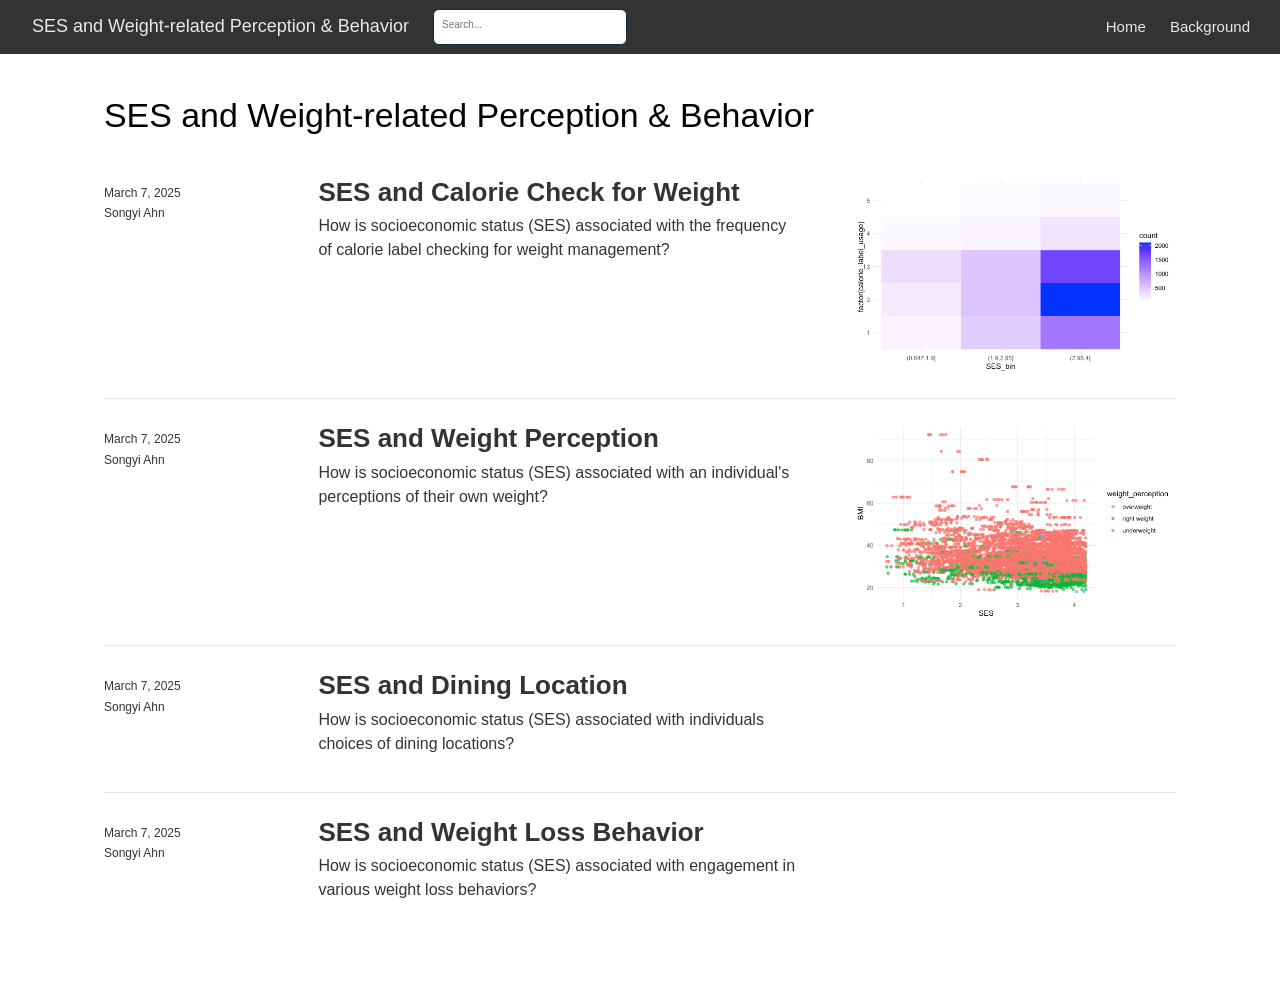
==== docs/index.html @ 812c818b "plot image" ====
<!DOCTYPE html>

<html xmlns="http://www.w3.org/1999/xhtml" lang="" xml:lang="">

<head>
  <meta charset="utf-8"/>
  <meta name="viewport" content="width=device-width, initial-scale=1"/>
  <meta http-equiv="X-UA-Compatible" content="IE=Edge,chrome=1"/>
  <meta name="generator" content="distill" />

  <style type="text/css">
  /* Hide doc at startup (prevent jankiness while JS renders/transforms) */
  body {
    visibility: hidden;
  }
  </style>

 <!--radix_placeholder_import_source-->
 <!--/radix_placeholder_import_source-->

<style type="text/css">code{white-space: pre;}</style>
<style type="text/css" data-origin="pandoc">
pre > code.sourceCode { white-space: pre; position: relative; }
pre > code.sourceCode > span { line-height: 1.25; }
pre > code.sourceCode > span:empty { height: 1.2em; }
.sourceCode { overflow: visible; }
code.sourceCode > span { color: inherit; text-decoration: inherit; }
div.sourceCode { margin: 1em 0; }
pre.sourceCode { margin: 0; }
@media screen {
div.sourceCode { overflow: auto; }
}
@media print {
pre > code.sourceCode { white-space: pre-wrap; }
pre > code.sourceCode > span { display: inline-block; text-indent: -5em; padding-left: 5em; }
}
pre.numberSource code
  { counter-reset: source-line 0; }
pre.numberSource code > span
  { position: relative; left: -4em; counter-increment: source-line; }
pre.numberSource code > span > a:first-child::before
  { content: counter(source-line);
    position: relative; left: -1em; text-align: right; vertical-align: baseline;
    border: none; display: inline-block;
    -webkit-touch-callout: none; -webkit-user-select: none;
    -khtml-user-select: none; -moz-user-select: none;
    -ms-user-select: none; user-select: none;
    padding: 0 4px; width: 4em;
    color: #aaaaaa;
  }
pre.numberSource { margin-left: 3em; border-left: 1px solid #aaaaaa;  padding-left: 4px; }
div.sourceCode
  { color: #00769e; background-color: #f1f3f5; }
@media screen {
pre > code.sourceCode > span > a:first-child::before { text-decoration: underline; }
}
code span { color: #00769e; } /* Normal */
code span.al { color: #ad0000; } /* Alert */
code span.an { color: #5e5e5e; } /* Annotation */
code span.at { color: #657422; } /* Attribute */
code span.bn { color: #ad0000; } /* BaseN */
code span.bu { } /* BuiltIn */
code span.cf { color: #00769e; } /* ControlFlow */
code span.ch { color: #20794d; } /* Char */
code span.cn { color: #8f5902; } /* Constant */
code span.co { color: #5e5e5e; } /* Comment */
code span.cv { color: #5e5e5e; font-style: italic; } /* CommentVar */
code span.do { color: #5e5e5e; font-style: italic; } /* Documentation */
code span.dt { color: #ad0000; } /* DataType */
code span.dv { color: #ad0000; } /* DecVal */
code span.er { color: #ad0000; } /* Error */
code span.ex { } /* Extension */
code span.fl { color: #ad0000; } /* Float */
code span.fu { color: #4758ab; } /* Function */
code span.im { } /* Import */
code span.in { color: #5e5e5e; } /* Information */
code span.kw { color: #00769e; } /* Keyword */
code span.op { color: #5e5e5e; } /* Operator */
code span.ot { color: #00769e; } /* Other */
code span.pp { color: #ad0000; } /* Preprocessor */
code span.sc { color: #5e5e5e; } /* SpecialChar */
code span.ss { color: #20794d; } /* SpecialString */
code span.st { color: #20794d; } /* String */
code span.va { color: #111111; } /* Variable */
code span.vs { color: #20794d; } /* VerbatimString */
code span.wa { color: #5e5e5e; font-style: italic; } /* Warning */
</style>


  <!--radix_placeholder_meta_tags-->
  <title>SES and Weight-related Perception &amp; Behavior</title>

  <meta property="description" itemprop="description" content="Welcome to the EDLD652 Data Visualization Final Project Product website!"/>



  <!--  https://developers.facebook.com/docs/sharing/webmasters#markup -->
  <meta property="og:title" content="SES and Weight-related Perception &amp; Behavior"/>
  <meta property="og:type" content="article"/>
  <meta property="og:description" content="Welcome to the EDLD652 Data Visualization Final Project Product website!"/>
  <meta property="og:locale" content="en_US"/>
  <meta property="og:site_name" content="SES and Weight-related Perception &amp; Behavior"/>

  <!--  https://dev.twitter.com/cards/types/summary -->
  <meta property="twitter:card" content="summary"/>
  <meta property="twitter:title" content="SES and Weight-related Perception &amp; Behavior"/>
  <meta property="twitter:description" content="Welcome to the EDLD652 Data Visualization Final Project Product website!"/>

  <!--/radix_placeholder_meta_tags-->
  <!--radix_placeholder_rmarkdown_metadata-->

  <script type="text/json" id="radix-rmarkdown-metadata">
  {"type":"list","attributes":{"names":{"type":"character","attributes":{},"value":["title","description","site","listing"]}},"value":[{"type":"character","attributes":{},"value":["SES and Weight-related Perception & Behavior"]},{"type":"character","attributes":{},"value":["Welcome to the EDLD652 Data Visualization Final Project Product website!\n"]},{"type":"character","attributes":{},"value":["distill::distill_website"]},{"type":"character","attributes":{},"value":["posts"]}]}
  </script>
  <!--/radix_placeholder_rmarkdown_metadata-->
  <!--radix_placeholder_navigation_in_header-->
  <meta name="distill:offset" content=""/>

  <script type="application/javascript">

    window.headroom_prevent_pin = false;

    window.document.addEventListener("DOMContentLoaded", function (event) {

      // initialize headroom for banner
      var header = $('header').get(0);
      var headerHeight = header.offsetHeight;
      var headroom = new Headroom(header, {
        tolerance: 5,
        onPin : function() {
          if (window.headroom_prevent_pin) {
            window.headroom_prevent_pin = false;
            headroom.unpin();
          }
        }
      });
      headroom.init();
      if(window.location.hash)
        headroom.unpin();
      $(header).addClass('headroom--transition');

      // offset scroll location for banner on hash change
      // (see: https://github.com/WickyNilliams/headroom.js/issues/38)
      window.addEventListener("hashchange", function(event) {
        window.scrollTo(0, window.pageYOffset - (headerHeight + 25));
      });

      // responsive menu
      $('.distill-site-header').each(function(i, val) {
        var topnav = $(this);
        var toggle = topnav.find('.nav-toggle');
        toggle.on('click', function() {
          topnav.toggleClass('responsive');
        });
      });

      // nav dropdowns
      $('.nav-dropbtn').click(function(e) {
        $(this).next('.nav-dropdown-content').toggleClass('nav-dropdown-active');
        $(this).parent().siblings('.nav-dropdown')
           .children('.nav-dropdown-content').removeClass('nav-dropdown-active');
      });
      $("body").click(function(e){
        $('.nav-dropdown-content').removeClass('nav-dropdown-active');
      });
      $(".nav-dropdown").click(function(e){
        e.stopPropagation();
      });
    });
  </script>

  <style type="text/css">

  /* Theme (user-documented overrideables for nav appearance) */

  .distill-site-nav {
    color: rgba(255, 255, 255, 0.8);
    background-color: #0F2E3D;
    font-size: 15px;
    font-weight: 300;
  }

  .distill-site-nav a {
    color: inherit;
    text-decoration: none;
  }

  .distill-site-nav a:hover {
    color: white;
  }

  @media print {
    .distill-site-nav {
      display: none;
    }
  }

  .distill-site-header {

  }

  .distill-site-footer {

  }


  /* Site Header */

  .distill-site-header {
    width: 100%;
    box-sizing: border-box;
    z-index: 3;
  }

  .distill-site-header .nav-left {
    display: inline-block;
    margin-left: 8px;
  }

  @media screen and (max-width: 768px) {
    .distill-site-header .nav-left {
      margin-left: 0;
    }
  }


  .distill-site-header .nav-right {
    float: right;
    margin-right: 8px;
  }

  .distill-site-header a,
  .distill-site-header .title {
    display: inline-block;
    text-align: center;
    padding: 14px 10px 14px 10px;
  }

  .distill-site-header .title {
    font-size: 18px;
    min-width: 150px;
  }

  .distill-site-header .logo {
    padding: 0;
  }

  .distill-site-header .logo img {
    display: none;
    max-height: 20px;
    width: auto;
    margin-bottom: -4px;
  }

  .distill-site-header .nav-image img {
    max-height: 18px;
    width: auto;
    display: inline-block;
    margin-bottom: -3px;
  }



  @media screen and (min-width: 1000px) {
    .distill-site-header .logo img {
      display: inline-block;
    }
    .distill-site-header .nav-left {
      margin-left: 20px;
    }
    .distill-site-header .nav-right {
      margin-right: 20px;
    }
    .distill-site-header .title {
      padding-left: 12px;
    }
  }


  .distill-site-header .nav-toggle {
    display: none;
  }

  .nav-dropdown {
    display: inline-block;
    position: relative;
  }

  .nav-dropdown .nav-dropbtn {
    border: none;
    outline: none;
    color: rgba(255, 255, 255, 0.8);
    padding: 16px 10px;
    background-color: transparent;
    font-family: inherit;
    font-size: inherit;
    font-weight: inherit;
    margin: 0;
    margin-top: 1px;
    z-index: 2;
  }

  .nav-dropdown-content {
    display: none;
    position: absolute;
    background-color: white;
    min-width: 200px;
    border: 1px solid rgba(0,0,0,0.15);
    border-radius: 4px;
    box-shadow: 0px 8px 16px 0px rgba(0,0,0,0.1);
    z-index: 1;
    margin-top: 2px;
    white-space: nowrap;
    padding-top: 4px;
    padding-bottom: 4px;
  }

  .nav-dropdown-content hr {
    margin-top: 4px;
    margin-bottom: 4px;
    border: none;
    border-bottom: 1px solid rgba(0, 0, 0, 0.1);
  }

  .nav-dropdown-active {
    display: block;
  }

  .nav-dropdown-content a, .nav-dropdown-content .nav-dropdown-header {
    color: black;
    padding: 6px 24px;
    text-decoration: none;
    display: block;
    text-align: left;
  }

  .nav-dropdown-content .nav-dropdown-header {
    display: block;
    padding: 5px 24px;
    padding-bottom: 0;
    text-transform: uppercase;
    font-size: 14px;
    color: #999999;
    white-space: nowrap;
  }

  .nav-dropdown:hover .nav-dropbtn {
    color: white;
  }

  .nav-dropdown-content a:hover {
    background-color: #ddd;
    color: black;
  }

  .nav-right .nav-dropdown-content {
    margin-left: -45%;
    right: 0;
  }

  @media screen and (max-width: 768px) {
    .distill-site-header a, .distill-site-header .nav-dropdown  {display: none;}
    .distill-site-header a.nav-toggle {
      float: right;
      display: block;
    }
    .distill-site-header .title {
      margin-left: 0;
    }
    .distill-site-header .nav-right {
      margin-right: 0;
    }
    .distill-site-header {
      overflow: hidden;
    }
    .nav-right .nav-dropdown-content {
      margin-left: 0;
    }
  }


  @media screen and (max-width: 768px) {
    .distill-site-header.responsive {position: relative; min-height: 500px; }
    .distill-site-header.responsive a.nav-toggle {
      position: absolute;
      right: 0;
      top: 0;
    }
    .distill-site-header.responsive a,
    .distill-site-header.responsive .nav-dropdown {
      display: block;
      text-align: left;
    }
    .distill-site-header.responsive .nav-left,
    .distill-site-header.responsive .nav-right {
      width: 100%;
    }
    .distill-site-header.responsive .nav-dropdown {float: none;}
    .distill-site-header.responsive .nav-dropdown-content {position: relative;}
    .distill-site-header.responsive .nav-dropdown .nav-dropbtn {
      display: block;
      width: 100%;
      text-align: left;
    }
  }

  /* Site Footer */

  .distill-site-footer {
    width: 100%;
    overflow: hidden;
    box-sizing: border-box;
    z-index: 3;
    margin-top: 30px;
    padding-top: 30px;
    padding-bottom: 30px;
    text-align: center;
  }

  /* Headroom */

  d-title {
    padding-top: 6rem;
  }

  @media print {
    d-title {
      padding-top: 4rem;
    }
  }

  .headroom {
    z-index: 1000;
    position: fixed;
    top: 0;
    left: 0;
    right: 0;
  }

  .headroom--transition {
    transition: all .4s ease-in-out;
  }

  .headroom--unpinned {
    top: -100px;
  }

  .headroom--pinned {
    top: 0;
  }

  /* adjust viewport for navbar height */
  /* helps vertically center bootstrap (non-distill) content */
  .min-vh-100 {
    min-height: calc(100vh - 100px) !important;
  }

  </style>

  <script src="site_libs/jquery-3.6.0/jquery-3.6.0.min.js"></script>
  <link href="site_libs/font-awesome-6.5.2/css/all.min.css" rel="stylesheet"/>
  <link href="site_libs/font-awesome-6.5.2/css/v4-shims.min.css" rel="stylesheet"/>
  <script src="site_libs/headroom-0.9.4/headroom.min.js"></script>
  <script src="site_libs/autocomplete-0.37.1/autocomplete.min.js"></script>
  <script src="site_libs/fuse-6.4.1/fuse.min.js"></script>

  <script type="application/javascript">

  function getMeta(metaName) {
    var metas = document.getElementsByTagName('meta');
    for (let i = 0; i < metas.length; i++) {
      if (metas[i].getAttribute('name') === metaName) {
        return metas[i].getAttribute('content');
      }
    }
    return '';
  }

  function offsetURL(url) {
    var offset = getMeta('distill:offset');
    return offset ? offset + '/' + url : url;
  }

  function createFuseIndex() {

    // create fuse index
    var options = {
      keys: [
        { name: 'title', weight: 20 },
        { name: 'categories', weight: 15 },
        { name: 'description', weight: 10 },
        { name: 'contents', weight: 5 },
      ],
      ignoreLocation: true,
      threshold: 0
    };
    var fuse = new window.Fuse([], options);

    // fetch the main search.json
    return fetch(offsetURL('search.json'))
      .then(function(response) {
        if (response.status == 200) {
          return response.json().then(function(json) {
            // index main articles
            json.articles.forEach(function(article) {
              fuse.add(article);
            });
            // download collections and index their articles
            return Promise.all(json.collections.map(function(collection) {
              return fetch(offsetURL(collection)).then(function(response) {
                if (response.status === 200) {
                  return response.json().then(function(articles) {
                    articles.forEach(function(article) {
                      fuse.add(article);
                    });
                  })
                } else {
                  return Promise.reject(
                    new Error('Unexpected status from search index request: ' +
                              response.status)
                  );
                }
              });
            })).then(function() {
              return fuse;
            });
          });

        } else {
          return Promise.reject(
            new Error('Unexpected status from search index request: ' +
                        response.status)
          );
        }
      });
  }

  window.document.addEventListener("DOMContentLoaded", function (event) {

    // get search element (bail if we don't have one)
    var searchEl = window.document.getElementById('distill-search');
    if (!searchEl)
      return;

    createFuseIndex()
      .then(function(fuse) {

        // make search box visible
        searchEl.classList.remove('hidden');

        // initialize autocomplete
        var options = {
          autoselect: true,
          hint: false,
          minLength: 2,
        };
        window.autocomplete(searchEl, options, [{
          source: function(query, callback) {
            const searchOptions = {
              isCaseSensitive: false,
              shouldSort: true,
              minMatchCharLength: 2,
              limit: 10,
            };
            var results = fuse.search(query, searchOptions);
            callback(results
              .map(function(result) { return result.item; })
            );
          },
          templates: {
            suggestion: function(suggestion) {
              var img = suggestion.preview && Object.keys(suggestion.preview).length > 0
                ? `<img src="${offsetURL(suggestion.preview)}"</img>`
                : '';
              var html = `
                <div class="search-item">
                  <h3>${suggestion.title}</h3>
                  <div class="search-item-description">
                    ${suggestion.description || ''}
                  </div>
                  <div class="search-item-preview">
                    ${img}
                  </div>
                </div>
              `;
              return html;
            }
          }
        }]).on('autocomplete:selected', function(event, suggestion) {
          window.location.href = offsetURL(suggestion.path);
        });
        // remove inline display style on autocompleter (we want to
        // manage responsive display via css)
        $('.algolia-autocomplete').css("display", "");
      })
      .catch(function(error) {
        console.log(error);
      });

  });

  </script>

  <style type="text/css">

  .nav-search {
    font-size: x-small;
  }

  /* Algolioa Autocomplete */

  .algolia-autocomplete {
    display: inline-block;
    margin-left: 10px;
    vertical-align: sub;
    background-color: white;
    color: black;
    padding: 6px;
    padding-top: 8px;
    padding-bottom: 0;
    border-radius: 6px;
    border: 1px #0F2E3D solid;
    width: 180px;
  }


  @media screen and (max-width: 768px) {
    .distill-site-nav .algolia-autocomplete {
      display: none;
      visibility: hidden;
    }
    .distill-site-nav.responsive .algolia-autocomplete {
      display: inline-block;
      visibility: visible;
    }
    .distill-site-nav.responsive .algolia-autocomplete .aa-dropdown-menu {
      margin-left: 0;
      width: 400px;
      max-height: 400px;
    }
  }

  .algolia-autocomplete .aa-input, .algolia-autocomplete .aa-hint {
    width: 90%;
    outline: none;
    border: none;
  }

  .algolia-autocomplete .aa-hint {
    color: #999;
  }
  .algolia-autocomplete .aa-dropdown-menu {
    width: 550px;
    max-height: 70vh;
    overflow-x: visible;
    overflow-y: scroll;
    padding: 5px;
    margin-top: 3px;
    margin-left: -150px;
    background-color: #fff;
    border-radius: 5px;
    border: 1px solid #999;
    border-top: none;
  }

  .algolia-autocomplete .aa-dropdown-menu .aa-suggestion {
    cursor: pointer;
    padding: 5px 4px;
    border-bottom: 1px solid #eee;
  }

  .algolia-autocomplete .aa-dropdown-menu .aa-suggestion:last-of-type {
    border-bottom: none;
    margin-bottom: 2px;
  }

  .algolia-autocomplete .aa-dropdown-menu .aa-suggestion .search-item {
    overflow: hidden;
    font-size: 0.8em;
    line-height: 1.4em;
  }

  .algolia-autocomplete .aa-dropdown-menu .aa-suggestion .search-item h3 {
    font-size: 1rem;
    margin-block-start: 0;
    margin-block-end: 5px;
  }

  .algolia-autocomplete .aa-dropdown-menu .aa-suggestion .search-item-description {
    display: inline-block;
    overflow: hidden;
    height: 2.8em;
    width: 80%;
    margin-right: 4%;
  }

  .algolia-autocomplete .aa-dropdown-menu .aa-suggestion .search-item-preview {
    display: inline-block;
    width: 15%;
  }

  .algolia-autocomplete .aa-dropdown-menu .aa-suggestion .search-item-preview img {
    height: 3em;
    width: auto;
    display: none;
  }

  .algolia-autocomplete .aa-dropdown-menu .aa-suggestion .search-item-preview img[src] {
    display: initial;
  }

  .algolia-autocomplete .aa-dropdown-menu .aa-suggestion.aa-cursor {
    background-color: #eee;
  }
  .algolia-autocomplete .aa-dropdown-menu .aa-suggestion em {
    font-weight: bold;
    font-style: normal;
  }

  </style>


  <!--/radix_placeholder_navigation_in_header-->
  <!--radix_placeholder_distill-->

  <style type="text/css">

  body {
    background-color: white;
  }

  .pandoc-table {
    width: 100%;
  }

  .pandoc-table>caption {
    margin-bottom: 10px;
  }

  .pandoc-table th:not([align]) {
    text-align: left;
  }

  .pagedtable-footer {
    font-size: 15px;
  }

  d-byline .byline {
    grid-template-columns: 2fr 2fr;
  }

  d-byline .byline h3 {
    margin-block-start: 1.5em;
  }

  d-byline .byline .authors-affiliations h3 {
    margin-block-start: 0.5em;
  }

  .authors-affiliations .orcid-id {
    width: 16px;
    height:16px;
    margin-left: 4px;
    margin-right: 4px;
    vertical-align: middle;
    padding-bottom: 2px;
  }

  d-title .dt-tags {
    margin-top: 1em;
    grid-column: text;
  }

  .dt-tags .dt-tag {
    text-decoration: none;
    display: inline-block;
    color: rgba(0,0,0,0.6);
    padding: 0em 0.4em;
    margin-right: 0.5em;
    margin-bottom: 0.4em;
    font-size: 70%;
    border: 1px solid rgba(0,0,0,0.2);
    border-radius: 3px;
    text-transform: uppercase;
    font-weight: 500;
  }

  d-article table.gt_table td,
  d-article table.gt_table th {
    border-bottom: none;
    font-size: 100%;
  }

  .html-widget {
    margin-bottom: 2.0em;
  }

  .l-screen-inset {
    padding-right: 16px;
  }

  .l-screen .caption {
    margin-left: 10px;
  }

  .shaded {
    background: rgb(247, 247, 247);
    padding-top: 20px;
    padding-bottom: 20px;
    border-top: 1px solid rgba(0, 0, 0, 0.1);
    border-bottom: 1px solid rgba(0, 0, 0, 0.1);
  }

  .shaded .html-widget {
    margin-bottom: 0;
    border: 1px solid rgba(0, 0, 0, 0.1);
  }

  .shaded .shaded-content {
    background: white;
  }

  .text-output {
    margin-top: 0;
    line-height: 1.5em;
  }

  .hidden {
    display: none !important;
  }

  hr.section-separator {
    border: none;
    border-top: 1px solid rgba(0, 0, 0, 0.1);
    margin: 0px;
  }


  d-byline {
    border-top: none;
  }

  d-article {
    padding-top: 2.5rem;
    padding-bottom: 30px;
    border-top: none;
  }

  d-appendix {
    padding-top: 30px;
  }

  d-article>p>img {
    width: 100%;
  }

  d-article h2 {
    margin: 1rem 0 1.5rem 0;
  }

  d-article h3 {
    margin-top: 1.5rem;
  }

  d-article iframe {
    border: 1px solid rgba(0, 0, 0, 0.1);
    margin-bottom: 2.0em;
    width: 100%;
  }

  /* Tweak code blocks */

  d-article div.sourceCode code,
  d-article pre code {
    font-family: Consolas, Monaco, 'Andale Mono', 'Ubuntu Mono', monospace;
  }

  d-article pre,
  d-article div.sourceCode,
  d-article div.sourceCode pre {
    overflow: auto;
  }

  d-article div.sourceCode {
    background-color: white;
  }

  d-article div.sourceCode pre {
    padding-left: 10px;
    font-size: 12px;
    border-left: 2px solid rgba(0,0,0,0.1);
  }

  d-article pre {
    font-size: 12px;
    color: black;
    background: none;
    margin-top: 0;
    text-align: left;
    white-space: pre;
    word-spacing: normal;
    word-break: normal;
    word-wrap: normal;
    line-height: 1.5;

    -moz-tab-size: 4;
    -o-tab-size: 4;
    tab-size: 4;

    -webkit-hyphens: none;
    -moz-hyphens: none;
    -ms-hyphens: none;
    hyphens: none;
  }

  d-article pre a {
    border-bottom: none;
  }

  d-article pre a:hover {
    border-bottom: none;
    text-decoration: underline;
  }

  d-article details {
    grid-column: text;
    margin-bottom: 0.8em;
  }

  @media(min-width: 768px) {

  d-article pre,
  d-article div.sourceCode,
  d-article div.sourceCode pre {
    overflow: visible !important;
  }

  d-article div.sourceCode pre {
    padding-left: 18px;
    font-size: 14px;
  }

  /* tweak for Pandoc numbered line within distill */
  d-article pre.numberSource code > span {
      left: -2em;
  }

  d-article pre {
    font-size: 14px;
  }

  }

  figure img.external {
    background: white;
    border: 1px solid rgba(0, 0, 0, 0.1);
    box-shadow: 0 1px 8px rgba(0, 0, 0, 0.1);
    padding: 18px;
    box-sizing: border-box;
  }

  /* CSS for d-contents */

  .d-contents {
    grid-column: text;
    color: rgba(0,0,0,0.8);
    font-size: 0.9em;
    padding-bottom: 1em;
    margin-bottom: 1em;
    padding-bottom: 0.5em;
    margin-bottom: 1em;
    padding-left: 0.25em;
    justify-self: start;
  }

  @media(min-width: 1000px) {
    .d-contents.d-contents-float {
      height: 0;
      grid-column-start: 1;
      grid-column-end: 4;
      justify-self: center;
      padding-right: 3em;
      padding-left: 2em;
    }
  }

  .d-contents nav h3 {
    font-size: 18px;
    margin-top: 0;
    margin-bottom: 1em;
  }

  .d-contents li {
    list-style-type: none
  }

  .d-contents nav > ul {
    padding-left: 0;
  }

  .d-contents ul {
    padding-left: 1em
  }

  .d-contents nav ul li {
    margin-top: 0.6em;
    margin-bottom: 0.2em;
  }

  .d-contents nav a {
    font-size: 13px;
    border-bottom: none;
    text-decoration: none
    color: rgba(0, 0, 0, 0.8);
  }

  .d-contents nav a:hover {
    text-decoration: underline solid rgba(0, 0, 0, 0.6)
  }

  .d-contents nav > ul > li > a {
    font-weight: 600;
  }

  .d-contents nav > ul > li > ul {
    font-weight: inherit;
  }

  .d-contents nav > ul > li > ul > li {
    margin-top: 0.2em;
  }


  .d-contents nav ul {
    margin-top: 0;
    margin-bottom: 0.25em;
  }

  .d-article-with-toc h2:nth-child(2) {
    margin-top: 0;
  }


  /* Figure */

  .figure {
    position: relative;
    margin-bottom: 2.5em;
    margin-top: 1.5em;
  }

  .figure .caption {
    color: rgba(0, 0, 0, 0.6);
    font-size: 12px;
    line-height: 1.5em;
  }

  .figure img.external {
    background: white;
    border: 1px solid rgba(0, 0, 0, 0.1);
    box-shadow: 0 1px 8px rgba(0, 0, 0, 0.1);
    padding: 18px;
    box-sizing: border-box;
  }

  .figure .caption a {
    color: rgba(0, 0, 0, 0.6);
  }

  .figure .caption b,
  .figure .caption strong, {
    font-weight: 600;
    color: rgba(0, 0, 0, 1.0);
  }

  /* Citations */

  d-article .citation {
    color: inherit;
    cursor: inherit;
  }

  div.hanging-indent{
    margin-left: 1em; text-indent: -1em;
  }

  /* Citation hover box */

  .tippy-box[data-theme~=light-border] {
    background-color: rgba(250, 250, 250, 0.95);
  }

  .tippy-content > p {
    margin-bottom: 0;
    padding: 2px;
  }


  /* Tweak 1000px media break to show more text */

  @media(min-width: 1000px) {
    .base-grid,
    distill-header,
    d-title,
    d-abstract,
    d-article,
    d-appendix,
    distill-appendix,
    d-byline,
    d-footnote-list,
    d-citation-list,
    distill-footer {
      grid-template-columns: [screen-start] 1fr [page-start kicker-start] 80px [middle-start] 50px [text-start kicker-end] 65px 65px 65px 65px 65px 65px 65px 65px [text-end gutter-start] 65px [middle-end] 65px [page-end gutter-end] 1fr [screen-end];
      grid-column-gap: 16px;
    }

    .grid {
      grid-column-gap: 16px;
    }

    d-article {
      font-size: 1.06rem;
      line-height: 1.7em;
    }
    figure .caption, .figure .caption, figure figcaption {
      font-size: 13px;
    }
  }

  @media(min-width: 1180px) {
    .base-grid,
    distill-header,
    d-title,
    d-abstract,
    d-article,
    d-appendix,
    distill-appendix,
    d-byline,
    d-footnote-list,
    d-citation-list,
    distill-footer {
      grid-template-columns: [screen-start] 1fr [page-start kicker-start] 60px [middle-start] 60px [text-start kicker-end] 60px 60px 60px 60px 60px 60px 60px 60px [text-end gutter-start] 60px [middle-end] 60px [page-end gutter-end] 1fr [screen-end];
      grid-column-gap: 32px;
    }

    .grid {
      grid-column-gap: 32px;
    }
  }


  /* Get the citation styles for the appendix (not auto-injected on render since
     we do our own rendering of the citation appendix) */

  d-appendix .citation-appendix,
  .d-appendix .citation-appendix {
    font-size: 11px;
    line-height: 15px;
    border-left: 1px solid rgba(0, 0, 0, 0.1);
    padding-left: 18px;
    border: 1px solid rgba(0,0,0,0.1);
    background: rgba(0, 0, 0, 0.02);
    padding: 10px 18px;
    border-radius: 3px;
    color: rgba(150, 150, 150, 1);
    overflow: hidden;
    margin-top: -12px;
    white-space: pre-wrap;
    word-wrap: break-word;
  }

  /* Include appendix styles here so they can be overridden */

  d-appendix {
    contain: layout style;
    font-size: 0.8em;
    line-height: 1.7em;
    margin-top: 60px;
    margin-bottom: 0;
    border-top: 1px solid rgba(0, 0, 0, 0.1);
    color: rgba(0,0,0,0.5);
    padding-top: 60px;
    padding-bottom: 48px;
  }

  d-appendix h3 {
    grid-column: page-start / text-start;
    font-size: 15px;
    font-weight: 500;
    margin-top: 1em;
    margin-bottom: 0;
    color: rgba(0,0,0,0.65);
  }

  d-appendix h3 + * {
    margin-top: 1em;
  }

  d-appendix ol {
    padding: 0 0 0 15px;
  }

  @media (min-width: 768px) {
    d-appendix ol {
      padding: 0 0 0 30px;
      margin-left: -30px;
    }
  }

  d-appendix li {
    margin-bottom: 1em;
  }

  d-appendix a {
    color: rgba(0, 0, 0, 0.6);
  }

  d-appendix > * {
    grid-column: text;
  }

  d-appendix > d-footnote-list,
  d-appendix > d-citation-list,
  d-appendix > distill-appendix {
    grid-column: screen;
  }

  /* Include footnote styles here so they can be overridden */

  d-footnote-list {
    contain: layout style;
  }

  d-footnote-list > * {
    grid-column: text;
  }

  d-footnote-list a.footnote-backlink {
    color: rgba(0,0,0,0.3);
    padding-left: 0.5em;
  }



  /* Anchor.js */

  .anchorjs-link {
    /*transition: all .25s linear; */
    text-decoration: none;
    border-bottom: none;
  }
  *:hover > .anchorjs-link {
    margin-left: -1.125em !important;
    text-decoration: none;
    border-bottom: none;
  }

  /* Social footer */

  .social_footer {
    margin-top: 30px;
    margin-bottom: 0;
    color: rgba(0,0,0,0.67);
  }

  .disqus-comments {
    margin-right: 30px;
  }

  .disqus-comment-count {
    border-bottom: 1px solid rgba(0, 0, 0, 0.4);
    cursor: pointer;
  }

  #disqus_thread {
    margin-top: 30px;
  }

  .article-sharing a {
    border-bottom: none;
    margin-right: 8px;
  }

  .article-sharing a:hover {
    border-bottom: none;
  }

  .sidebar-section.subscribe {
    font-size: 12px;
    line-height: 1.6em;
  }

  .subscribe p {
    margin-bottom: 0.5em;
  }


  .article-footer .subscribe {
    font-size: 15px;
    margin-top: 45px;
  }


  .sidebar-section.custom {
    font-size: 12px;
    line-height: 1.6em;
  }

  .custom p {
    margin-bottom: 0.5em;
  }

  /* Styles for listing layout (hide title) */
  .layout-listing d-title, .layout-listing .d-title {
    display: none;
  }

  /* Styles for posts lists (not auto-injected) */


  .posts-with-sidebar {
    padding-left: 45px;
    padding-right: 45px;
  }

  .posts-list .description h2,
  .posts-list .description p {
    font-family: -apple-system, BlinkMacSystemFont, "Segoe UI", Roboto, Oxygen, Ubuntu, Cantarell, "Fira Sans", "Droid Sans", "Helvetica Neue", Arial, sans-serif;
  }

  .posts-list .description h2 {
    font-weight: 700;
    border-bottom: none;
    padding-bottom: 0;
  }

  .posts-list h2.post-tag {
    border-bottom: 1px solid rgba(0, 0, 0, 0.2);
    padding-bottom: 12px;
  }
  .posts-list {
    margin-top: 60px;
    margin-bottom: 24px;
  }

  .posts-list .post-preview {
    text-decoration: none;
    overflow: hidden;
    display: block;
    border-bottom: 1px solid rgba(0, 0, 0, 0.1);
    padding: 24px 0;
  }

  .post-preview-last {
    border-bottom: none !important;
  }

  .posts-list .posts-list-caption {
    grid-column: screen;
    font-weight: 400;
  }

  .posts-list .post-preview h2 {
    margin: 0 0 6px 0;
    line-height: 1.2em;
    font-style: normal;
    font-size: 24px;
  }

  .posts-list .post-preview p {
    margin: 0 0 12px 0;
    line-height: 1.4em;
    font-size: 16px;
  }

  .posts-list .post-preview .thumbnail {
    box-sizing: border-box;
    margin-bottom: 24px;
    position: relative;
    max-width: 500px;
  }
  .posts-list .post-preview img {
    width: 100%;
    display: block;
  }

  .posts-list .metadata {
    font-size: 12px;
    line-height: 1.4em;
    margin-bottom: 18px;
  }

  .posts-list .metadata > * {
    display: inline-block;
  }

  .posts-list .metadata .publishedDate {
    margin-right: 2em;
  }

  .posts-list .metadata .dt-authors {
    display: block;
    margin-top: 0.3em;
    margin-right: 2em;
  }

  .posts-list .dt-tags {
    display: block;
    line-height: 1em;
  }

  .posts-list .dt-tags .dt-tag {
    display: inline-block;
    color: rgba(0,0,0,0.6);
    padding: 0.3em 0.4em;
    margin-right: 0.2em;
    margin-bottom: 0.4em;
    font-size: 60%;
    border: 1px solid rgba(0,0,0,0.2);
    border-radius: 3px;
    text-transform: uppercase;
    font-weight: 500;
  }

  .posts-list img {
    opacity: 1;
  }

  .posts-list img[data-src] {
    opacity: 0;
  }

  .posts-more {
    clear: both;
  }


  .posts-sidebar {
    font-size: 16px;
  }

  .posts-sidebar h3 {
    font-size: 16px;
    margin-top: 0;
    margin-bottom: 0.5em;
    font-weight: 400;
    text-transform: uppercase;
  }

  .sidebar-section {
    margin-bottom: 30px;
  }

  .categories ul {
    list-style-type: none;
    margin: 0;
    padding: 0;
  }

  .categories li {
    color: rgba(0, 0, 0, 0.8);
    margin-bottom: 0;
  }

  .categories li>a {
    border-bottom: none;
  }

  .categories li>a:hover {
    border-bottom: 1px solid rgba(0, 0, 0, 0.4);
  }

  .categories .active {
    font-weight: 600;
  }

  .categories .category-count {
    color: rgba(0, 0, 0, 0.4);
  }


  @media(min-width: 768px) {
    .posts-list .post-preview h2 {
      font-size: 26px;
    }
    .posts-list .post-preview .thumbnail {
      float: right;
      width: 30%;
      margin-bottom: 0;
    }
    .posts-list .post-preview .description {
      float: left;
      width: 45%;
    }
    .posts-list .post-preview .metadata {
      float: left;
      width: 20%;
      margin-top: 8px;
    }
    .posts-list .post-preview p {
      margin: 0 0 12px 0;
      line-height: 1.5em;
      font-size: 16px;
    }
    .posts-with-sidebar .posts-list {
      float: left;
      width: 75%;
    }
    .posts-with-sidebar .posts-sidebar {
      float: right;
      width: 20%;
      margin-top: 60px;
      padding-top: 24px;
      padding-bottom: 24px;
    }
  }


  /* Improve display for browsers without grid (IE/Edge <= 15) */

  .downlevel {
    line-height: 1.6em;
    font-family: -apple-system, BlinkMacSystemFont, "Segoe UI", Roboto, Oxygen, Ubuntu, Cantarell, "Fira Sans", "Droid Sans", "Helvetica Neue", Arial, sans-serif;
    margin: 0;
  }

  .downlevel .d-title {
    padding-top: 6rem;
    padding-bottom: 1.5rem;
  }

  .downlevel .d-title h1 {
    font-size: 50px;
    font-weight: 700;
    line-height: 1.1em;
    margin: 0 0 0.5rem;
  }

  .downlevel .d-title p {
    font-weight: 300;
    font-size: 1.2rem;
    line-height: 1.55em;
    margin-top: 0;
  }

  .downlevel .d-byline {
    padding-top: 0.8em;
    padding-bottom: 0.8em;
    font-size: 0.8rem;
    line-height: 1.8em;
  }

  .downlevel .section-separator {
    border: none;
    border-top: 1px solid rgba(0, 0, 0, 0.1);
  }

  .downlevel .d-article {
    font-size: 1.06rem;
    line-height: 1.7em;
    padding-top: 1rem;
    padding-bottom: 2rem;
  }


  .downlevel .d-appendix {
    padding-left: 0;
    padding-right: 0;
    max-width: none;
    font-size: 0.8em;
    line-height: 1.7em;
    margin-bottom: 0;
    color: rgba(0,0,0,0.5);
    padding-top: 40px;
    padding-bottom: 48px;
  }

  .downlevel .footnotes ol {
    padding-left: 13px;
  }

  .downlevel .base-grid,
  .downlevel .distill-header,
  .downlevel .d-title,
  .downlevel .d-abstract,
  .downlevel .d-article,
  .downlevel .d-appendix,
  .downlevel .distill-appendix,
  .downlevel .d-byline,
  .downlevel .d-footnote-list,
  .downlevel .d-citation-list,
  .downlevel .distill-footer,
  .downlevel .appendix-bottom,
  .downlevel .posts-container {
    padding-left: 40px;
    padding-right: 40px;
  }

  @media(min-width: 768px) {
    .downlevel .base-grid,
    .downlevel .distill-header,
    .downlevel .d-title,
    .downlevel .d-abstract,
    .downlevel .d-article,
    .downlevel .d-appendix,
    .downlevel .distill-appendix,
    .downlevel .d-byline,
    .downlevel .d-footnote-list,
    .downlevel .d-citation-list,
    .downlevel .distill-footer,
    .downlevel .appendix-bottom,
    .downlevel .posts-container {
    padding-left: 150px;
    padding-right: 150px;
    max-width: 900px;
  }
  }

  .downlevel pre code {
    display: block;
    border-left: 2px solid rgba(0, 0, 0, .1);
    padding: 0 0 0 20px;
    font-size: 14px;
  }

  .downlevel code, .downlevel pre {
    color: black;
    background: none;
    font-family: Consolas, Monaco, 'Andale Mono', 'Ubuntu Mono', monospace;
    text-align: left;
    white-space: pre;
    word-spacing: normal;
    word-break: normal;
    word-wrap: normal;
    line-height: 1.5;

    -moz-tab-size: 4;
    -o-tab-size: 4;
    tab-size: 4;

    -webkit-hyphens: none;
    -moz-hyphens: none;
    -ms-hyphens: none;
    hyphens: none;
  }

  .downlevel .posts-list .post-preview {
    color: inherit;
  }



  </style>

  <script type="application/javascript">

  function is_downlevel_browser() {
    if (bowser.isUnsupportedBrowser({ msie: "12", msedge: "16"},
                                   window.navigator.userAgent)) {
      return true;
    } else {
      return window.load_distill_framework === undefined;
    }
  }

  // show body when load is complete
  function on_load_complete() {

    // add anchors
    if (window.anchors) {
      window.anchors.options.placement = 'left';
      window.anchors.add('d-article > h2, d-article > h3, d-article > h4, d-article > h5');
    }


    // set body to visible
    document.body.style.visibility = 'visible';

    // force redraw for leaflet widgets
    if (window.HTMLWidgets) {
      var maps = window.HTMLWidgets.findAll(".leaflet");
      $.each(maps, function(i, el) {
        var map = this.getMap();
        map.invalidateSize();
        map.eachLayer(function(layer) {
          if (layer instanceof L.TileLayer)
            layer.redraw();
        });
      });
    }

    // trigger 'shown' so htmlwidgets resize
    $('d-article').trigger('shown');
  }

  function init_distill() {

    init_common();

    // create front matter
    var front_matter = $('<d-front-matter></d-front-matter>');
    $('#distill-front-matter').wrap(front_matter);

    // create d-title
    $('.d-title').changeElementType('d-title');

    // separator
    var separator = '<hr class="section-separator" style="clear: both"/>';
    // prepend separator above appendix
    $('.d-byline').before(separator);
    $('.d-article').before(separator);

    // create d-byline
    var byline = $('<d-byline></d-byline>');
    $('.d-byline').replaceWith(byline);

    // create d-article
    var article = $('<d-article></d-article>');
    $('.d-article').wrap(article).children().unwrap();

    // move posts container into article
    $('.posts-container').appendTo($('d-article'));

    // create d-appendix
    $('.d-appendix').changeElementType('d-appendix');

    // flag indicating that we have appendix items
    var appendix = $('.appendix-bottom').children('h3').length > 0;

    // replace footnotes with <d-footnote>
    $('.footnote-ref').each(function(i, val) {
      appendix = true;
      var href = $(this).attr('href');
      var id = href.replace('#', '');
      var fn = $('#' + id);
      var fn_p = $('#' + id + '>p');
      fn_p.find('.footnote-back').remove();
      var text = fn_p.html();
      var dtfn = $('<d-footnote></d-footnote>');
      dtfn.html(text);
      $(this).replaceWith(dtfn);
    });
    // remove footnotes
    $('.footnotes').remove();

    // move refs into #references-listing
    $('#references-listing').replaceWith($('#refs'));

    $('h1.appendix, h2.appendix').each(function(i, val) {
      $(this).changeElementType('h3');
    });
    $('h3.appendix').each(function(i, val) {
      var id = $(this).attr('id');
      $('.d-contents a[href="#' + id + '"]').parent().remove();
      appendix = true;
      $(this).nextUntil($('h1, h2, h3')).addBack().appendTo($('d-appendix'));
    });

    // show d-appendix if we have appendix content
    $("d-appendix").css('display', appendix ? 'grid' : 'none');

    // localize layout chunks to just output
    $('.layout-chunk').each(function(i, val) {

      // capture layout
      var layout = $(this).attr('data-layout');

      // apply layout to markdown level block elements
      var elements = $(this).children().not('details, div.sourceCode, pre, script');
      elements.each(function(i, el) {
        var layout_div = $('<div class="' + layout + '"></div>');
        if (layout_div.hasClass('shaded')) {
          var shaded_content = $('<div class="shaded-content"></div>');
          $(this).wrap(shaded_content);
          $(this).parent().wrap(layout_div);
        } else {
          $(this).wrap(layout_div);
        }
      });


      // unwrap the layout-chunk div
      $(this).children().unwrap();
    });

    // remove code block used to force  highlighting css
    $('.distill-force-highlighting-css').parent().remove();

    // remove empty line numbers inserted by pandoc when using a
    // custom syntax highlighting theme, except when numbering line
    // in code chunk
    $('pre:not(.numberLines) code.sourceCode a:empty').remove();

    // load distill framework
    load_distill_framework();

    // wait for window.distillRunlevel == 4 to do post processing
    function distill_post_process() {

      if (!window.distillRunlevel || window.distillRunlevel < 4)
        return;

      // hide author/affiliations entirely if we have no authors
      var front_matter = JSON.parse($("#distill-front-matter").html());
      var have_authors = front_matter.authors && front_matter.authors.length > 0;
      if (!have_authors)
        $('d-byline').addClass('hidden');

      // article with toc class
      $('.d-contents').parent().addClass('d-article-with-toc');

      // strip links that point to #
      $('.authors-affiliations').find('a[href="#"]').removeAttr('href');

      // add orcid ids
      $('.authors-affiliations').find('.author').each(function(i, el) {
        var orcid_id = front_matter.authors[i].orcidID;
        var author_name = front_matter.authors[i].author
        if (orcid_id) {
          var a = $('<a></a>');
          a.attr('href', 'https://orcid.org/' + orcid_id);
          var img = $('<img></img>');
          img.addClass('orcid-id');
          img.attr('alt', author_name ? 'ORCID ID for ' + author_name : 'ORCID ID');
          img.attr('src','[data-uri]');
          a.append(img);
          $(this).append(a);
        }
      });

      // hide elements of author/affiliations grid that have no value
      function hide_byline_column(caption) {
        $('d-byline').find('h3:contains("' + caption + '")').parent().css('visibility', 'hidden');
      }

      // affiliations
      var have_affiliations = false;
      for (var i = 0; i<front_matter.authors.length; ++i) {
        var author = front_matter.authors[i];
        if (author.affiliation !== "&nbsp;") {
          have_affiliations = true;
          break;
        }
      }
      if (!have_affiliations)
        $('d-byline').find('h3:contains("Affiliations")').css('visibility', 'hidden');

      // published date
      if (!front_matter.publishedDate)
        hide_byline_column("Published");

      // document object identifier
      var doi = $('d-byline').find('h3:contains("DOI")');
      var doi_p = doi.next().empty();
      if (!front_matter.doi) {
        // if we have a citation and valid citationText then link to that
        if ($('#citation').length > 0 && front_matter.citationText) {
          doi.html('Citation');
          $('<a href="#citation"></a>')
            .text(front_matter.citationText)
            .appendTo(doi_p);
        } else {
          hide_byline_column("DOI");
        }
      } else {
        $('<a></a>')
           .attr('href', "https://doi.org/" + front_matter.doi)
           .html(front_matter.doi)
           .appendTo(doi_p);
      }

       // change plural form of authors/affiliations
      if (front_matter.authors.length === 1) {
        var grid = $('.authors-affiliations');
        grid.children('h3:contains("Authors")').text('Author');
        grid.children('h3:contains("Affiliations")').text('Affiliation');
      }

      // remove d-appendix and d-footnote-list local styles
      $('d-appendix > style:first-child').remove();
      $('d-footnote-list > style:first-child').remove();

      // move appendix-bottom entries to the bottom
      $('.appendix-bottom').appendTo('d-appendix').children().unwrap();
      $('.appendix-bottom').remove();

      // hoverable references
      $('span.citation[data-cites]').each(function() {
        const citeChild = $(this).children()[0]
        // Do not process if @xyz has been used without escaping and without bibliography activated
        // https://github.com/rstudio/distill/issues/466
        if (citeChild === undefined) return true

        if (citeChild.nodeName == "D-FOOTNOTE") {
          var fn = citeChild
          $(this).html(fn.shadowRoot.querySelector("sup"))
          $(this).id = fn.id
          fn.remove()
        }
        var refs = $(this).attr('data-cites').split(" ");
        var refHtml = refs.map(function(ref) {
          // Could use CSS.escape too here, we insure backward compatibility in navigator
          return "<p>" + $('div[id="ref-' + ref + '"]').html() + "</p>";
        }).join("\n");
        window.tippy(this, {
          allowHTML: true,
          content: refHtml,
          maxWidth: 500,
          interactive: true,
          interactiveBorder: 10,
          theme: 'light-border',
          placement: 'bottom-start'
        });
      });

      // fix footnotes in tables (#411)
      // replacing broken distill.pub feature
      $('table d-footnote').each(function() {
        // we replace internal showAtNode methode which is triggered when hovering a footnote
        this.hoverBox.showAtNode = function(node) {
          // ported from https://github.com/distillpub/template/pull/105/files
          calcOffset = function(elem) {
              let x = elem.offsetLeft;
              let y = elem.offsetTop;
              // Traverse upwards until an `absolute` element is found or `elem`
              // becomes null.
              while (elem = elem.offsetParent && elem.style.position != 'absolute') {
                  x += elem.offsetLeft;
                  y += elem.offsetTop;
              }

              return { left: x, top: y };
          }
          // https://developer.mozilla.org/en-US/docs/Web/API/HTMLElement/offsetTop
          const bbox = node.getBoundingClientRect();
          const offset = calcOffset(node);
          this.show([offset.left + bbox.width, offset.top + bbox.height]);
        }
      })

      // clear polling timer
      clearInterval(tid);

      // show body now that everything is ready
      on_load_complete();
    }

    var tid = setInterval(distill_post_process, 50);
    distill_post_process();

  }

  function init_downlevel() {

    init_common();

     // insert hr after d-title
    $('.d-title').after($('<hr class="section-separator"/>'));

    // check if we have authors
    var front_matter = JSON.parse($("#distill-front-matter").html());
    var have_authors = front_matter.authors && front_matter.authors.length > 0;

    // manage byline/border
    if (!have_authors)
      $('.d-byline').remove();
    $('.d-byline').after($('<hr class="section-separator"/>'));
    $('.d-byline a').remove();

    // remove toc
    $('.d-contents').remove();

    // move appendix elements
    $('h1.appendix, h2.appendix').each(function(i, val) {
      $(this).changeElementType('h3');
    });
    $('h3.appendix').each(function(i, val) {
      $(this).nextUntil($('h1, h2, h3')).addBack().appendTo($('.d-appendix'));
    });


    // inject headers into references and footnotes
    var refs_header = $('<h3></h3>');
    refs_header.text('References');
    $('#refs').prepend(refs_header);

    var footnotes_header = $('<h3></h3');
    footnotes_header.text('Footnotes');
    $('.footnotes').children('hr').first().replaceWith(footnotes_header);

    // move appendix-bottom entries to the bottom
    $('.appendix-bottom').appendTo('.d-appendix').children().unwrap();
    $('.appendix-bottom').remove();

    // remove appendix if it's empty
    if ($('.d-appendix').children().length === 0)
      $('.d-appendix').remove();

    // prepend separator above appendix
    $('.d-appendix').before($('<hr class="section-separator" style="clear: both"/>'));

    // trim code
    $('pre>code').each(function(i, val) {
      $(this).html($.trim($(this).html()));
    });

    // move posts-container right before article
    $('.posts-container').insertBefore($('.d-article'));

    $('body').addClass('downlevel');

    on_load_complete();
  }


  function init_common() {

    // jquery plugin to change element types
    (function($) {
      $.fn.changeElementType = function(newType) {
        var attrs = {};

        $.each(this[0].attributes, function(idx, attr) {
          attrs[attr.nodeName] = attr.nodeValue;
        });

        this.replaceWith(function() {
          return $("<" + newType + "/>", attrs).append($(this).contents());
        });
      };
    })(jQuery);

    // prevent underline for linked images
    $('a > img').parent().css({'border-bottom' : 'none'});

    // mark non-body figures created by knitr chunks as 100% width
    $('.layout-chunk').each(function(i, val) {
      var figures = $(this).find('img, .html-widget');
      // ignore leaflet img layers (#106)
      figures = figures.filter(':not(img[class*="leaflet"])')
      if ($(this).attr('data-layout') !== "l-body") {
        figures.css('width', '100%');
      } else {
        figures.css('max-width', '100%');
        figures.filter("[width]").each(function(i, val) {
          var fig = $(this);
          fig.css('width', fig.attr('width') + 'px');
        });

      }
    });

    // auto-append index.html to post-preview links in file: protocol
    // and in rstudio ide preview
    $('.post-preview').each(function(i, val) {
      if (window.location.protocol === "file:")
        $(this).attr('href', $(this).attr('href') + "index.html");
    });

    // get rid of index.html references in header
    if (window.location.protocol !== "file:") {
      $('.distill-site-header a[href]').each(function(i,val) {
        $(this).attr('href', $(this).attr('href').replace(/^index[.]html/, "./"));
      });
    }

    // add class to pandoc style tables
    $('tr.header').parent('thead').parent('table').addClass('pandoc-table');
    $('.kable-table').children('table').addClass('pandoc-table');

    // add figcaption style to table captions
    $('caption').parent('table').addClass("figcaption");

    // initialize posts list
    if (window.init_posts_list)
      window.init_posts_list();

    // implmement disqus comment link
    $('.disqus-comment-count').click(function() {
      window.headroom_prevent_pin = true;
      $('#disqus_thread').toggleClass('hidden');
      if (!$('#disqus_thread').hasClass('hidden')) {
        var offset = $(this).offset();
        $(window).resize();
        $('html, body').animate({
          scrollTop: offset.top - 35
        });
      }
    });
  }

  document.addEventListener('DOMContentLoaded', function() {
    if (is_downlevel_browser())
      init_downlevel();
    else
      window.addEventListener('WebComponentsReady', init_distill);
  });

  </script>

  <style type="text/css">
  /* base variables */

  /* Edit the CSS properties in this file to create a custom
     Distill theme. Only edit values in the right column
     for each row; values shown are the CSS defaults.
     To return any property to the default,
     you may set its value to: unset
     All rows must end with a semi-colon.                      */

  /* Optional: embed custom fonts here with `@import`          */
  /* This must remain at the top of this file.                 */



  html {
    /*-- Main font sizes --*/
    --title-size:      50px;
    --body-size:       1.06rem;
    --code-size:       14px;
    --aside-size:      12px;
    --fig-cap-size:    13px;
    /*-- Main font colors --*/
    --title-color:     #000000;
    --header-color:    rgba(0, 0, 0, 0.8);
    --body-color:      rgba(0, 0, 0, 0.8);
    --aside-color:     rgba(0, 0, 0, 0.6);
    --fig-cap-color:   rgba(0, 0, 0, 0.6);
    /*-- Specify custom fonts ~~~ must be imported above   --*/
    --heading-font:    sans-serif;
    --mono-font:       monospace;
    --body-font:       sans-serif;
    --navbar-font:     sans-serif;  /* websites + blogs only */
  }

  /*-- ARTICLE METADATA --*/
  d-byline {
    --heading-size:    0.6rem;
    --heading-color:   rgba(0, 0, 0, 0.5);
    --body-size:       0.8rem;
    --body-color:      rgba(0, 0, 0, 0.8);
  }

  /*-- ARTICLE TABLE OF CONTENTS --*/
  .d-contents {
    --heading-size:    18px;
    --contents-size:   13px;
  }

  /*-- ARTICLE APPENDIX --*/
  d-appendix {
    --heading-size:    15px;
    --heading-color:   rgba(0, 0, 0, 0.65);
    --text-size:       0.8em;
    --text-color:      rgba(0, 0, 0, 0.5);
  }

  /*-- WEBSITE HEADER + FOOTER --*/
  /* These properties only apply to Distill sites and blogs  */

  .distill-site-header {
    --title-size:       18px;
    --text-color:       rgba(255, 255, 255, 0.8);
    --text-size:        15px;
    --hover-color:      white;
    --bkgd-color:       #0F2E3D;
  }

  .distill-site-footer {
    --text-color:       rgba(255, 255, 255, 0.8);
    --text-size:        15px;
    --hover-color:      white;
    --bkgd-color:       #0F2E3D;
  }

  /*-- Additional custom styles --*/
  /* Add any additional CSS rules below                      */
  </style>
  <style type="text/css">
  /* base variables */

  /* Edit the CSS properties in this file to create a custom
     Distill theme. Only edit values in the right column
     for each row; values shown are the CSS defaults.
     To return any property to the default,
     you may set its value to: unset
     All rows must end with a semi-colon.                      */

  /* Optional: embed custom fonts here with `@import`          */
  /* This must remain at the top of this file.                 */



  html {
    /*-- Main font sizes --*/
    --title-size:      50px;
    --body-size:       1.06rem;
    --code-size:       14px;
    --aside-size:      12px;
    --fig-cap-size:    13px;
    /*-- Main font colors --*/
    --title-color:     #000000;
    --header-color:    rgba(0, 0, 0, 0.8);
    --body-color:      rgba(0, 0, 0, 0.8);
    --aside-color:     rgba(0, 0, 0, 0.6);
    --fig-cap-color:   rgba(0, 0, 0, 0.6);
    /*-- Specify custom fonts ~~~ must be imported above   --*/
    --heading-font:    sans-serif;
    --mono-font:       monospace;
    --body-font:       sans-serif;
    --navbar-font:     sans-serif;  /* websites + blogs only */
  }

  /*-- ARTICLE METADATA --*/
  d-byline {
    --heading-size:    0.6rem;
    --heading-color:   rgba(0, 0, 0, 0.5);
    --body-size:       0.8rem;
    --body-color:      rgba(0, 0, 0, 0.8);
  }

  /*-- ARTICLE TABLE OF CONTENTS --*/
  .d-contents {
    --heading-size:    18px;
    --contents-size:   13px;
  }

  /*-- ARTICLE APPENDIX --*/
  d-appendix {
    --heading-size:    15px;
    --heading-color:   rgba(0, 0, 0, 0.65);
    --text-size:       0.8em;
    --text-color:      rgba(0, 0, 0, 0.5);
  }

  /*-- WEBSITE HEADER + FOOTER --*/
  /* These properties only apply to Distill sites and blogs  */

  .distill-site-header {
    --title-size:       18px;
    --text-color:       #EAEAEA;
    --text-size:        15px;
    --hover-color:      white;
    --bkgd-color:       #333333;
  }

  .distill-site-footer {
    --text-color:       #EAEAEA;
    --text-size:        15px;
    --hover-color:      white;
    --bkgd-color:       #333333;
  }

  /*-- Additional custom styles --*/
  /* Add any additional CSS rules below                      */
  </style>
  <style type="text/css">
  /* base style */

  /* FONT FAMILIES */

  :root {
    --heading-default: -apple-system, BlinkMacSystemFont, "Segoe UI", Roboto, Oxygen, Ubuntu, Cantarell, "Fira Sans", "Droid Sans", "Helvetica Neue", Arial, sans-serif;
    --mono-default: Consolas, Monaco, 'Andale Mono', 'Ubuntu Mono', monospace;
    --body-default: -apple-system, BlinkMacSystemFont, "Segoe UI", Roboto, Oxygen, Ubuntu, Cantarell, "Fira Sans", "Droid Sans", "Helvetica Neue", Arial, sans-serif;
  }

  body,
  .posts-list .post-preview p,
  .posts-list .description p {
    font-family: var(--body-font), var(--body-default);
  }

  h1, h2, h3, h4, h5, h6,
  .posts-list .post-preview h2,
  .posts-list .description h2 {
    font-family: var(--heading-font), var(--heading-default);
  }

  d-article div.sourceCode code,
  d-article pre code {
    font-family: var(--mono-font), var(--mono-default);
  }


  /*-- TITLE --*/
  d-title h1,
  .posts-list > h1 {
    color: var(--title-color, black);
  }

  d-title h1 {
    font-size: var(--title-size, 50px);
  }

  /*-- HEADERS --*/
  d-article h1,
  d-article h2,
  d-article h3,
  d-article h4,
  d-article h5,
  d-article h6 {
    color: var(--header-color, rgba(0, 0, 0, 0.8));
  }

  /*-- BODY --*/
  d-article > p,  /* only text inside of <p> tags */
  d-article > ul, /* lists */
  d-article > ol {
    color: var(--body-color, rgba(0, 0, 0, 0.8));
    font-size: var(--body-size, 1.06rem);
  }


  /*-- CODE --*/
  d-article div.sourceCode code,
  d-article pre code {
    font-size: var(--code-size, 14px);
  }

  /*-- ASIDE --*/
  d-article aside {
    font-size: var(--aside-size, 12px);
    color: var(--aside-color, rgba(0, 0, 0, 0.6));
  }

  /*-- FIGURE CAPTIONS --*/
  figure .caption,
  figure figcaption,
  .figure .caption {
    font-size: var(--fig-cap-size, 13px);
    color: var(--fig-cap-color, rgba(0, 0, 0, 0.6));
  }

  /*-- METADATA --*/
  d-byline h3 {
    font-size: var(--heading-size, 0.6rem);
    color: var(--heading-color, rgba(0, 0, 0, 0.5));
  }

  d-byline {
    font-size: var(--body-size, 0.8rem);
    color: var(--body-color, rgba(0, 0, 0, 0.8));
  }

  d-byline a,
  d-article d-byline a {
    color: var(--body-color, rgba(0, 0, 0, 0.8));
  }

  /*-- TABLE OF CONTENTS --*/
  .d-contents nav h3 {
    font-size: var(--heading-size, 18px);
  }

  .d-contents nav a {
    font-size: var(--contents-size, 13px);
  }

  /*-- APPENDIX --*/
  d-appendix h3 {
    font-size: var(--heading-size, 15px);
    color: var(--heading-color, rgba(0, 0, 0, 0.65));
  }

  d-appendix {
    font-size: var(--text-size, 0.8em);
    color: var(--text-color, rgba(0, 0, 0, 0.5));
  }

  d-appendix d-footnote-list a.footnote-backlink {
    color: var(--text-color, rgba(0, 0, 0, 0.5));
  }

  /*-- WEBSITE HEADER + FOOTER --*/
  .distill-site-header .title {
    font-size: var(--title-size, 18px);
    font-family: var(--navbar-font), var(--heading-default);
  }

  .distill-site-header a,
  .nav-dropdown .nav-dropbtn {
    font-family: var(--navbar-font), var(--heading-default);
  }

  .nav-dropdown .nav-dropbtn {
    color: var(--text-color, rgba(255, 255, 255, 0.8));
    font-size: var(--text-size, 15px);
  }

  .distill-site-header a:hover,
  .nav-dropdown:hover .nav-dropbtn {
    color: var(--hover-color, white);
  }

  .distill-site-header {
    font-size: var(--text-size, 15px);
    color: var(--text-color, rgba(255, 255, 255, 0.8));
    background-color: var(--bkgd-color, #0F2E3D);
  }

  .distill-site-footer {
    font-size: var(--text-size, 15px);
    color: var(--text-color, rgba(255, 255, 255, 0.8));
    background-color: var(--bkgd-color, #0F2E3D);
  }

  .distill-site-footer a:hover {
    color: var(--hover-color, white);
  }</style>
  <!--/radix_placeholder_distill-->
  <script src="site_libs/header-attrs-2.29/header-attrs.js"></script>
  <script src="site_libs/popper-2.6.0/popper.min.js"></script>
  <link href="site_libs/tippy-6.2.7/tippy.css" rel="stylesheet" />
  <link href="site_libs/tippy-6.2.7/tippy-light-border.css" rel="stylesheet" />
  <script src="site_libs/tippy-6.2.7/tippy.umd.min.js"></script>
  <script src="site_libs/anchor-4.2.2/anchor.min.js"></script>
  <script src="site_libs/bowser-1.9.3/bowser.min.js"></script>
  <script src="site_libs/webcomponents-2.0.0/webcomponents.js"></script>
  <script src="site_libs/distill-2.2.21/template.v2.js"></script>
  <!--radix_placeholder_site_in_header-->
  <!--/radix_placeholder_site_in_header-->


</head>

<body class="layout-listing">

<!--radix_placeholder_front_matter-->

<script id="distill-front-matter" type="text/json">
{"title":"SES and Weight-related Perception & Behavior","description":"Welcome to the EDLD652 Data Visualization Final Project Product website!","authors":[]}
</script>

<!--/radix_placeholder_front_matter-->
<!--radix_placeholder_navigation_before_body-->
<header class="header header--fixed" role="banner">
<nav class="distill-site-nav distill-site-header">
<div class="nav-left">
<a href="index.html" class="title">SES and Weight-related Perception &amp; Behavior</a>
<input id="distill-search" class="nav-search hidden" type="text" placeholder="Search..."/>
</div>
<div class="nav-right">
<a href="index.html">Home</a>
<a href="about.html">Background</a>
<a href="javascript:void(0);" class="nav-toggle">&#9776;</a>
</div>
</nav>
</header>
<!--/radix_placeholder_navigation_before_body-->
<!--radix_placeholder_site_before_body-->
<!--/radix_placeholder_site_before_body-->
<!--radix_placeholder_article_listing-->


<script type="application/javascript">

function init_posts_list() {

  function load_image(img) {
    var src = $(img).attr('data-src');
    if (src) {
      $(img).attr('src', src);
      $(img).on("load", function() {
        img.removeAttribute('data-src');
      });
    }
  }

  function set_posts_visible(posts, visible) {
    if (visible) {

      // show bottom border by default
      $(posts).removeClass('post-preview-last');

      // apply limits if need be
      var max_posts = 25;
      var apply_limits = $('.posts-container').hasClass('posts-apply-limit');
      if (apply_limits && posts.length > max_posts) {
        posts = $(posts).slice(0, max_posts);
      } else {
        $('.posts-more a').addClass('hidden');
      }

      // apply last style
      $(posts.slice(-1)[0]).addClass('post-preview-last');

      $(posts).removeClass('hidden');
      $(posts).find('img[data-src]').each(function(i, img) {
        load_image(img);
      });
    } else {
      $(posts).addClass('hidden');
    }
  }

  function apply_hash_filter() {

    // clear active state
    $('.categories .active').removeClass('active');

    // mark all posts invisible to start
    set_posts_visible($('.posts-list').children('a'), false);

    // if we have a hash filter
    if (window.location.hash && window.location.hash.startsWith("#category:")) {

      // mark posts that match the category visible
      var page_category = window.location.hash.replace(/^#category:/, "");
      page_category = decodeURIComponent(page_category)
      var posts = $('.post-metadata').map(function(idx, script) {
        var metadata = $.parseJSON($(script).html());
        var post = null;
        $.each(metadata.categories, function(idx, category) {
          category = category.replace(/ /g,"_");
          if ((page_category || '').toLowerCase() === "articles" || category === page_category) {
            post = $(script).parent().get();
            return false;
          }
        });
        return post;
      });
      set_posts_visible(posts, true);

      // mark the hash active
      $('.categories li>a[href="' + decodeURIComponent(window.location.hash) + '"]').addClass('active');

      // update the list_caption
      var list_caption = $('.posts-list-caption');
      var caption = (page_category || '').toLowerCase() === "articles"
        ? list_caption.attr('data-caption')
        : ('Category: ' + page_category.replace(/_/g," "));
      list_caption.text(caption);

    } else {

      // no hash filter, make all posts visible (subject to max display)
      set_posts_visible($('.posts-list').children(), true);

      // reset list caption
      var list_caption = $('.posts-list-caption');
      list_caption.text(list_caption.attr('data-caption'));


    }
  }

  // more articles
  function apply_post_limits(apply) {
    if (apply) {
      $('.posts-container').addClass('posts-apply-limit');
      $('.posts-more a').removeClass('hidden');
    } else {
      $('.posts-container').removeClass('posts-apply-limit');
      $('.posts-more a').addClass('hidden');
    }
  }

  // click handling for tags
  $('.dt-tag').click(function(ev) {
    window.location.hash = '#category:' + $(this).text().replace(/ /g, "_");
    return false;
  })

  // hash filter handling
  apply_hash_filter();
  $(window).on('hashchange',function() {
    apply_post_limits(true);
    apply_hash_filter();
  });

  // more articles link
  $('.posts-more a').click(function(e) {
    e.preventDefault();
    apply_post_limits(false);
    apply_hash_filter();
    return false;
  });

}

</script>



<div class="posts-container posts-apply-limit l-page">
<div class="posts-list">
<h1 class="posts-list-caption" data-caption="SES and Weight-related Perception &amp; Behavior">SES and Weight-related Perception &amp; Behavior</h1>
<a href="posts/2025-03-07-ses-and-calorie-check-for-weight/" class="post-preview">
<script class="post-metadata" type="text/json">{"categories":[]}</script>
<div class="metadata">
<div class="publishedDate">March 7, 2025</div>
<div class="dt-authors">
<div class="dt-author">Songyi Ahn</div>
</div>
</div>
<div class="thumbnail">
<img src="posts/2025-03-07-ses-and-calorie-check-for-weight/ses-and-calorie-check-for-weight_files/figure-html5/unnamed-chunk-3-1.png"/>
</div>
<div class="description">
<h2>SES and Calorie Check for Weight</h2>
<div class="dt-tags"></div>
<p>How is socioeconomic status (SES) associated with the frequency of calorie label checking for weight management?</p>
</div>
</a>
<a href="posts/2025-03-07-ses-and-weight-perception/" class="post-preview">
<script class="post-metadata" type="text/json">{"categories":[]}</script>
<div class="metadata">
<div class="publishedDate">March 7, 2025</div>
<div class="dt-authors">
<div class="dt-author">Songyi Ahn</div>
</div>
</div>
<div class="thumbnail">
<img src="posts/2025-03-07-ses-and-weight-perception/ses-and-weight-perception_files/figure-html5/unnamed-chunk-3-1.png"/>
</div>
<div class="description">
<h2>SES and Weight Perception</h2>
<div class="dt-tags"></div>
<p>How is socioeconomic status (SES) associated with an individual's perceptions of their own weight?</p>
</div>
</a>
<a href="posts/2025-03-08-ses-and-dining-location/" class="post-preview">
<script class="post-metadata" type="text/json">{"categories":[]}</script>
<div class="metadata">
<div class="publishedDate">March 7, 2025</div>
<div class="dt-authors">
<div class="dt-author">Songyi Ahn</div>
</div>
</div>
<div class="thumbnail">
<img/>
</div>
<div class="description">
<h2>SES and Dining Location</h2>
<div class="dt-tags"></div>
<p>How is socioeconomic status (SES) associated with individuals choices of dining locations?</p>
</div>
</a>
<a href="posts/2025-03-08-ses-and-weight-loss-behavior/" class="post-preview">
<script class="post-metadata" type="text/json">{"categories":[]}</script>
<div class="metadata">
<div class="publishedDate">March 7, 2025</div>
<div class="dt-authors">
<div class="dt-author">Songyi Ahn</div>
</div>
</div>
<div class="thumbnail">
<img/>
</div>
<div class="description">
<h2>SES and Weight Loss Behavior</h2>
<div class="dt-tags"></div>
<p>How is socioeconomic status (SES) associated with engagement in various weight loss behaviors?</p>
</div>
</a>
</div>
<div class="posts-more">
<a href="#">More articles &raquo;</a>
</div>
</div>
<!--/radix_placeholder_article_listing-->

<div class="d-title">
<h1>SES and Weight-related Perception &amp; Behavior</h1>

<!--radix_placeholder_categories-->
<!--/radix_placeholder_categories-->
<p><p>Welcome to the EDLD652 Data Visualization Final Project Product website!</p></p>
</div>


<div class="d-article">
<div class="sourceCode" id="cb1"><pre class="sourceCode r distill-force-highlighting-css"><code class="sourceCode r"></code></pre></div>
<!--radix_placeholder_article_footer-->
<!--/radix_placeholder_article_footer-->
</div>

<div class="d-appendix">
</div>


<!--radix_placeholder_site_after_body-->
<!--/radix_placeholder_site_after_body-->
<!--radix_placeholder_appendices-->
<div class="appendix-bottom"></div>
<!--/radix_placeholder_appendices-->
<!--radix_placeholder_navigation_after_body-->
<!--/radix_placeholder_navigation_after_body-->

</body>

</html>
---- docs/site_libs/font-awesome-6.5.2/css/v4-shims.min.css ----
/*!
 * Font Awesome Free 6.5.2 by @fontawesome - https://fontawesome.com
 * License - https://fontawesome.com/license/free (Icons: CC BY 4.0, Fonts: SIL OFL 1.1, Code: MIT License)
 * Copyright 2024 Fonticons, Inc.
 */
.fa.fa-glass:before{content:"\f000"}.fa.fa-envelope-o{font-family:"Font Awesome 6 Free";font-weight:400}.fa.fa-envelope-o:before{content:"\f0e0"}.fa.fa-star-o{font-family:"Font Awesome 6 Free";font-weight:400}.fa.fa-star-o:before{content:"\f005"}.fa.fa-close:before,.fa.fa-remove:before{content:"\f00d"}.fa.fa-gear:before{content:"\f013"}.fa.fa-trash-o{font-family:"Font Awesome 6 Free";font-weight:400}.fa.fa-trash-o:before{content:"\f2ed"}.fa.fa-home:before{content:"\f015"}.fa.fa-file-o{font-family:"Font Awesome 6 Free";font-weight:400}.fa.fa-file-o:before{content:"\f15b"}.fa.fa-clock-o{font-family:"Font Awesome 6 Free";font-weight:400}.fa.fa-clock-o:before{content:"\f017"}.fa.fa-arrow-circle-o-down{font-family:"Font Awesome 6 Free";font-weight:400}.fa.fa-arrow-circle-o-down:before{content:"\f358"}.fa.fa-arrow-circle-o-up{font-family:"Font Awesome 6 Free";font-weight:400}.fa.fa-arrow-circle-o-up:before{content:"\f35b"}.fa.fa-play-circle-o{font-family:"Font Awesome 6 Free";font-weight:400}.fa.fa-play-circle-o:before{content:"\f144"}.fa.fa-repeat:before,.fa.fa-rotate-right:before{content:"\f01e"}.fa.fa-refresh:before{content:"\f021"}.fa.fa-list-alt{font-family:"Font Awesome 6 Free";font-weight:400}.fa.fa-list-alt:before{content:"\f022"}.fa.fa-dedent:before{content:"\f03b"}.fa.fa-video-camera:before{content:"\f03d"}.fa.fa-picture-o{font-family:"Font Awesome 6 Free";font-weight:400}.fa.fa-picture-o:before{content:"\f03e"}.fa.fa-photo{font-family:"Font Awesome 6 Free";font-weight:400}.fa.fa-photo:before{content:"\f03e"}.fa.fa-image{font-family:"Font Awesome 6 Free";font-weight:400}.fa.fa-image:before{content:"\f03e"}.fa.fa-map-marker:before{content:"\f3c5"}.fa.fa-pencil-square-o{font-family:"Font Awesome 6 Free";font-weight:400}.fa.fa-pencil-square-o:before{content:"\f044"}.fa.fa-edit{font-family:"Font Awesome 6 Free";font-weight:400}.fa.fa-edit:before{content:"\f044"}.fa.fa-share-square-o:before{content:"\f14d"}.fa.fa-check-square-o{font-family:"Font Awesome 6 Free";font-weight:400}.fa.fa-check-square-o:before{content:"\f14a"}.fa.fa-arrows:before{content:"\f0b2"}.fa.fa-times-circle-o{font-family:"Font Awesome 6 Free";font-weight:400}.fa.fa-times-circle-o:before{content:"\f057"}.fa.fa-check-circle-o{font-family:"Font Awesome 6 Free";font-weight:400}.fa.fa-check-circle-o:before{content:"\f058"}.fa.fa-mail-forward:before{content:"\f064"}.fa.fa-expand:before{content:"\f424"}.fa.fa-compress:before{content:"\f422"}.fa.fa-eye,.fa.fa-eye-slash{font-family:"Font Awesome 6 Free";font-weight:400}.fa.fa-warning:before{content:"\f071"}.fa.fa-calendar:before{content:"\f073"}.fa.fa-arrows-v:before{content:"\f338"}.fa.fa-arrows-h:before{content:"\f337"}.fa.fa-bar-chart-o:before,.fa.fa-bar-chart:before{content:"\e0e3"}.fa.fa-twitter-square{font-family:"Font Awesome 6 Brands";font-weight:400}.fa.fa-twitter-square:before{content:"\f081"}.fa.fa-facebook-square{font-family:"Font Awesome 6 Brands";font-weight:400}.fa.fa-facebook-square:before{content:"\f082"}.fa.fa-gears:before{content:"\f085"}.fa.fa-thumbs-o-up{font-family:"Font Awesome 6 Free";font-weight:400}.fa.fa-thumbs-o-up:before{content:"\f164"}.fa.fa-thumbs-o-down{font-family:"Font Awesome 6 Free";font-weight:400}.fa.fa-thumbs-o-down:before{content:"\f165"}.fa.fa-heart-o{font-family:"Font Awesome 6 Free";font-weight:400}.fa.fa-heart-o:before{content:"\f004"}.fa.fa-sign-out:before{content:"\f2f5"}.fa.fa-linkedin-square{font-family:"Font Awesome 6 Brands";font-weight:400}.fa.fa-linkedin-square:before{content:"\f08c"}.fa.fa-thumb-tack:before{content:"\f08d"}.fa.fa-external-link:before{content:"\f35d"}.fa.fa-sign-in:before{content:"\f2f6"}.fa.fa-github-square{font-family:"Font Awesome 6 Brands";font-weight:400}.fa.fa-github-square:before{content:"\f092"}.fa.fa-lemon-o{font-family:"Font Awesome 6 Free";font-weight:400}.fa.fa-lemon-o:before{content:"\f094"}.fa.fa-square-o{font-family:"Font Awesome 6 Free";font-weight:400}.fa.fa-square-o:before{content:"\f0c8"}.fa.fa-bookmark-o{font-family:"Font Awesome 6 Free";font-weight:400}.fa.fa-bookmark-o:before{content:"\f02e"}.fa.fa-facebook,.fa.fa-twitter{font-family:"Font Awesome 6 Brands";font-weight:400}.fa.fa-facebook:before{content:"\f39e"}.fa.fa-facebook-f{font-family:"Font Awesome 6 Brands";font-weight:400}.fa.fa-facebook-f:before{content:"\f39e"}.fa.fa-github{font-family:"Font Awesome 6 Brands";font-weight:400}.fa.fa-credit-card{font-family:"Font Awesome 6 Free";font-weight:400}.fa.fa-feed:before{content:"\f09e"}.fa.fa-hdd-o{font-family:"Font Awesome 6 Free";font-weight:400}.fa.fa-hdd-o:before{content:"\f0a0"}.fa.fa-hand-o-right{font-family:"Font Awesome 6 Free";font-weight:400}.fa.fa-hand-o-right:before{content:"\f0a4"}.fa.fa-hand-o-left{font-family:"Font Awesome 6 Free";font-weight:400}.fa.fa-hand-o-left:before{content:"\f0a5"}.fa.fa-hand-o-up{font-family:"Font Awesome 6 Free";font-weight:400}.fa.fa-hand-o-up:before{content:"\f0a6"}.fa.fa-hand-o-down{font-family:"Font Awesome 6 Free";font-weight:400}.fa.fa-hand-o-down:before{content:"\f0a7"}.fa.fa-globe:before{content:"\f57d"}.fa.fa-tasks:before{content:"\f828"}.fa.fa-arrows-alt:before{content:"\f31e"}.fa.fa-group:before{content:"\f0c0"}.fa.fa-chain:before{content:"\f0c1"}.fa.fa-cut:before{content:"\f0c4"}.fa.fa-files-o{font-family:"Font Awesome 6 Free";font-weight:400}.fa.fa-files-o:before{content:"\f0c5"}.fa.fa-floppy-o{font-family:"Font Awesome 6 Free";font-weight:400}.fa.fa-floppy-o:before{content:"\f0c7"}.fa.fa-save{font-family:"Font Awesome 6 Free";font-weight:400}.fa.fa-save:before{content:"\f0c7"}.fa.fa-navicon:before,.fa.fa-reorder:before{content:"\f0c9"}.fa.fa-magic:before{content:"\e2ca"}.fa.fa-pinterest,.fa.fa-pinterest-square{font-family:"Font Awesome 6 Brands";font-weight:400}.fa.fa-pinterest-square:before{content:"\f0d3"}.fa.fa-google-plus-square{font-family:"Font Awesome 6 Brands";font-weight:400}.fa.fa-google-plus-square:before{content:"\f0d4"}.fa.fa-google-plus{font-family:"Font Awesome 6 Brands";font-weight:400}.fa.fa-google-plus:before{content:"\f0d5"}.fa.fa-money:before{content:"\f3d1"}.fa.fa-unsorted:before{content:"\f0dc"}.fa.fa-sort-desc:before{content:"\f0dd"}.fa.fa-sort-asc:before{content:"\f0de"}.fa.fa-linkedin{font-family:"Font Awesome 6 Brands";font-weight:400}.fa.fa-linkedin:before{content:"\f0e1"}.fa.fa-rotate-left:before{content:"\f0e2"}.fa.fa-legal:before{content:"\f0e3"}.fa.fa-dashboard:before,.fa.fa-tachometer:before{content:"\f625"}.fa.fa-comment-o{font-family:"Font Awesome 6 Free";font-weight:400}.fa.fa-comment-o:before{content:"\f075"}.fa.fa-comments-o{font-family:"Font Awesome 6 Free";font-weight:400}.fa.fa-comments-o:before{content:"\f086"}.fa.fa-flash:before{content:"\f0e7"}.fa.fa-clipboard:before{content:"\f0ea"}.fa.fa-lightbulb-o{font-family:"Font Awesome 6 Free";font-weight:400}.fa.fa-lightbulb-o:before{content:"\f0eb"}.fa.fa-exchange:before{content:"\f362"}.fa.fa-cloud-download:before{content:"\f0ed"}.fa.fa-cloud-upload:before{content:"\f0ee"}.fa.fa-bell-o{font-family:"Font Awesome 6 Free";font-weight:400}.fa.fa-bell-o:before{content:"\f0f3"}.fa.fa-cutlery:before{content:"\f2e7"}.fa.fa-file-text-o{font-family:"Font Awesome 6 Free";font-weight:400}.fa.fa-file-text-o:before{content:"\f15c"}.fa.fa-building-o{font-family:"Font Awesome 6 Free";font-weight:400}.fa.fa-building-o:before{content:"\f1ad"}.fa.fa-hospital-o{font-family:"Font Awesome 6 Free";font-weight:400}.fa.fa-hospital-o:before{content:"\f0f8"}.fa.fa-tablet:before{content:"\f3fa"}.fa.fa-mobile-phone:before,.fa.fa-mobile:before{content:"\f3cd"}.fa.fa-circle-o{font-family:"Font Awesome 6 Free";font-weight:400}.fa.fa-circle-o:before{content:"\f111"}.fa.fa-mail-reply:before{content:"\f3e5"}.fa.fa-github-alt{font-family:"Font Awesome 6 Brands";font-weight:400}.fa.fa-folder-o{font-family:"Font Awesome 6 Free";font-weight:400}.fa.fa-folder-o:before{content:"\f07b"}.fa.fa-folder-open-o{font-family:"Font Awesome 6 Free";font-weight:400}.fa.fa-folder-open-o:before{content:"\f07c"}.fa.fa-smile-o{font-family:"Font Awesome 6 Free";font-weight:400}.fa.fa-smile-o:before{content:"\f118"}.fa.fa-frown-o{font-family:"Font Awesome 6 Free";font-weight:400}.fa.fa-frown-o:before{content:"\f119"}.fa.fa-meh-o{font-family:"Font Awesome 6 Free";font-weight:400}.fa.fa-meh-o:before{content:"\f11a"}.fa.fa-keyboard-o{font-family:"Font Awesome 6 Free";font-weight:400}.fa.fa-keyboard-o:before{content:"\f11c"}.fa.fa-flag-o{font-family:"Font Awesome 6 Free";font-weight:400}.fa.fa-flag-o:before{content:"\f024"}.fa.fa-mail-reply-all:before{content:"\f122"}.fa.fa-star-half-o{font-family:"Font Awesome 6 Free";font-weight:400}.fa.fa-star-half-o:before{content:"\f5c0"}.fa.fa-star-half-empty{font-family:"Font Awesome 6 Free";font-weight:400}.fa.fa-star-half-empty:before{content:"\f5c0"}.fa.fa-star-half-full{font-family:"Font Awesome 6 Free";font-weight:400}.fa.fa-star-half-full:before{content:"\f5c0"}.fa.fa-code-fork:before{content:"\f126"}.fa.fa-chain-broken:before,.fa.fa-unlink:before{content:"\f127"}.fa.fa-calendar-o{font-family:"Font Awesome 6 Free";font-weight:400}.fa.fa-calendar-o:before{content:"\f133"}.fa.fa-css3,.fa.fa-html5,.fa.fa-maxcdn{font-family:"Font Awesome 6 Brands";font-weight:400}.fa.fa-unlock-alt:before{content:"\f09c"}.fa.fa-minus-square-o{font-family:"Font Awesome 6 Free";font-weight:400}.fa.fa-minus-square-o:before{content:"\f146"}.fa.fa-level-up:before{content:"\f3bf"}.fa.fa-level-down:before{content:"\f3be"}.fa.fa-pencil-square:before{content:"\f14b"}.fa.fa-external-link-square:before{content:"\f360"}.fa.fa-compass{font-family:"Font Awesome 6 Free";font-weight:400}.fa.fa-caret-square-o-down{font-family:"Font Awesome 6 Free";font-weight:400}.fa.fa-caret-square-o-down:before{content:"\f150"}.fa.fa-toggle-down{font-family:"Font Awesome 6 Free";font-weight:400}.fa.fa-toggle-down:before{content:"\f150"}.fa.fa-caret-square-o-up{font-family:"Font Awesome 6 Free";font-weight:400}.fa.fa-caret-square-o-up:before{content:"\f151"}.fa.fa-toggle-up{font-family:"Font Awesome 6 Free";font-weight:400}.fa.fa-toggle-up:before{content:"\f151"}.fa.fa-caret-square-o-right{font-family:"Font Awesome 6 Free";font-weight:400}.fa.fa-caret-square-o-right:before{content:"\f152"}.fa.fa-toggle-right{font-family:"Font Awesome 6 Free";font-weight:400}.fa.fa-toggle-right:before{content:"\f152"}.fa.fa-eur:before,.fa.fa-euro:before{content:"\f153"}.fa.fa-gbp:before{content:"\f154"}.fa.fa-dollar:before,.fa.fa-usd:before{content:"\24"}.fa.fa-inr:before,.fa.fa-rupee:before{content:"\e1bc"}.fa.fa-cny:before,.fa.fa-jpy:before,.fa.fa-rmb:before,.fa.fa-yen:before{content:"\f157"}.fa.fa-rouble:before,.fa.fa-rub:before,.fa.fa-ruble:before{content:"\f158"}.fa.fa-krw:before,.fa.fa-won:before{content:"\f159"}.fa.fa-bitcoin,.fa.fa-btc{font-family:"Font Awesome 6 Brands";font-weight:400}.fa.fa-bitcoin:before{content:"\f15a"}.fa.fa-file-text:before{content:"\f15c"}.fa.fa-sort-alpha-asc:before{content:"\f15d"}.fa.fa-sort-alpha-desc:before{content:"\f881"}.fa.fa-sort-amount-asc:before{content:"\f884"}.fa.fa-sort-amount-desc:before{content:"\f160"}.fa.fa-sort-numeric-asc:before{content:"\f162"}.fa.fa-sort-numeric-desc:before{content:"\f886"}.fa.fa-youtube-square{font-family:"Font Awesome 6 Brands";font-weight:400}.fa.fa-youtube-square:before{content:"\f431"}.fa.fa-xing,.fa.fa-xing-square,.fa.fa-youtube{font-family:"Font Awesome 6 Brands";font-weight:400}.fa.fa-xing-square:before{content:"\f169"}.fa.fa-youtube-play{font-family:"Font Awesome 6 Brands";font-weight:400}.fa.fa-youtube-play:before{content:"\f167"}.fa.fa-adn,.fa.fa-bitbucket,.fa.fa-bitbucket-square,.fa.fa-dropbox,.fa.fa-flickr,.fa.fa-instagram,.fa.fa-stack-overflow{font-family:"Font Awesome 6 Brands";font-weight:400}.fa.fa-bitbucket-square:before{content:"\f171"}.fa.fa-tumblr,.fa.fa-tumblr-square{font-family:"Font Awesome 6 Brands";font-weight:400}.fa.fa-tumblr-square:before{content:"\f174"}.fa.fa-long-arrow-down:before{content:"\f309"}.fa.fa-long-arrow-up:before{content:"\f30c"}.fa.fa-long-arrow-left:before{content:"\f30a"}.fa.fa-long-arrow-right:before{content:"\f30b"}.fa.fa-android,.fa.fa-apple,.fa.fa-dribbble,.fa.fa-foursquare,.fa.fa-gittip,.fa.fa-gratipay,.fa.fa-linux,.fa.fa-skype,.fa.fa-trello,.fa.fa-windows{font-family:"Font Awesome 6 Brands";font-weight:400}.fa.fa-gittip:before{content:"\f184"}.fa.fa-sun-o{font-family:"Font Awesome 6 Free";font-weight:400}.fa.fa-sun-o:before{content:"\f185"}.fa.fa-moon-o{font-family:"Font Awesome 6 Free";font-weight:400}.fa.fa-moon-o:before{content:"\f186"}.fa.fa-pagelines,.fa.fa-renren,.fa.fa-stack-exchange,.fa.fa-vk,.fa.fa-weibo{font-family:"Font Awesome 6 Brands";font-weight:400}.fa.fa-arrow-circle-o-right{font-family:"Font Awesome 6 Free";font-weight:400}.fa.fa-arrow-circle-o-right:before{content:"\f35a"}.fa.fa-arrow-circle-o-left{font-family:"Font Awesome 6 Free";font-weight:400}.fa.fa-arrow-circle-o-left:before{content:"\f359"}.fa.fa-caret-square-o-left{font-family:"Font Awesome 6 Free";font-weight:400}.fa.fa-caret-square-o-left:before{content:"\f191"}.fa.fa-toggle-left{font-family:"Font Awesome 6 Free";font-weight:400}.fa.fa-toggle-left:before{content:"\f191"}.fa.fa-dot-circle-o{font-family:"Font Awesome 6 Free";font-weight:400}.fa.fa-dot-circle-o:before{content:"\f192"}.fa.fa-vimeo-square{font-family:"Font Awesome 6 Brands";font-weight:400}.fa.fa-vimeo-square:before{content:"\f194"}.fa.fa-try:before,.fa.fa-turkish-lira:before{content:"\e2bb"}.fa.fa-plus-square-o{font-family:"Font Awesome 6 Free";font-weight:400}.fa.fa-plus-square-o:before{content:"\f0fe"}.fa.fa-openid,.fa.fa-slack,.fa.fa-wordpress{font-family:"Font Awesome 6 Brands";font-weight:400}.fa.fa-bank:before,.fa.fa-institution:before{content:"\f19c"}.fa.fa-mortar-board:before{content:"\f19d"}.fa.fa-google,.fa.fa-reddit,.fa.fa-reddit-square,.fa.fa-yahoo{font-family:"Font Awesome 6 Brands";font-weight:400}.fa.fa-reddit-square:before{content:"\f1a2"}.fa.fa-behance,.fa.fa-behance-square,.fa.fa-delicious,.fa.fa-digg,.fa.fa-drupal,.fa.fa-joomla,.fa.fa-pied-piper-alt,.fa.fa-pied-piper-pp,.fa.fa-stumbleupon,.fa.fa-stumbleupon-circle{font-family:"Font Awesome 6 Brands";font-weight:400}.fa.fa-behance-square:before{content:"\f1b5"}.fa.fa-steam,.fa.fa-steam-square{font-family:"Font Awesome 6 Brands";font-weight:400}.fa.fa-steam-square:before{content:"\f1b7"}.fa.fa-automobile:before{content:"\f1b9"}.fa.fa-cab:before{content:"\f1ba"}.fa.fa-deviantart,.fa.fa-soundcloud,.fa.fa-spotify{font-family:"Font Awesome 6 Brands";font-weight:400}.fa.fa-file-pdf-o{font-family:"Font Awesome 6 Free";font-weight:400}.fa.fa-file-pdf-o:before{content:"\f1c1"}.fa.fa-file-word-o{font-family:"Font Awesome 6 Free";font-weight:400}.fa.fa-file-word-o:before{content:"\f1c2"}.fa.fa-file-excel-o{font-family:"Font Awesome 6 Free";font-weight:400}.fa.fa-file-excel-o:before{content:"\f1c3"}.fa.fa-file-powerpoint-o{font-family:"Font Awesome 6 Free";font-weight:400}.fa.fa-file-powerpoint-o:before{content:"\f1c4"}.fa.fa-file-image-o{font-family:"Font Awesome 6 Free";font-weight:400}.fa.fa-file-image-o:before{content:"\f1c5"}.fa.fa-file-photo-o{font-family:"Font Awesome 6 Free";font-weight:400}.fa.fa-file-photo-o:before{content:"\f1c5"}.fa.fa-file-picture-o{font-family:"Font Awesome 6 Free";font-weight:400}.fa.fa-file-picture-o:before{content:"\f1c5"}.fa.fa-file-archive-o{font-family:"Font Awesome 6 Free";font-weight:400}.fa.fa-file-archive-o:before{content:"\f1c6"}.fa.fa-file-zip-o{font-family:"Font Awesome 6 Free";font-weight:400}.fa.fa-file-zip-o:before{content:"\f1c6"}.fa.fa-file-audio-o{font-family:"Font Awesome 6 Free";font-weight:400}.fa.fa-file-audio-o:before{content:"\f1c7"}.fa.fa-file-sound-o{font-family:"Font Awesome 6 Free";font-weight:400}.fa.fa-file-sound-o:before{content:"\f1c7"}.fa.fa-file-video-o{font-family:"Font Awesome 6 Free";font-weight:400}.fa.fa-file-video-o:before{content:"\f1c8"}.fa.fa-file-movie-o{font-family:"Font Awesome 6 Free";font-weight:400}.fa.fa-file-movie-o:before{content:"\f1c8"}.fa.fa-file-code-o{font-family:"Font Awesome 6 Free";font-weight:400}.fa.fa-file-code-o:before{content:"\f1c9"}.fa.fa-codepen,.fa.fa-jsfiddle,.fa.fa-vine{font-family:"Font Awesome 6 Brands";font-weight:400}.fa.fa-life-bouy:before,.fa.fa-life-buoy:before,.fa.fa-life-saver:before,.fa.fa-support:before{content:"\f1cd"}.fa.fa-circle-o-notch:before{content:"\f1ce"}.fa.fa-ra,.fa.fa-rebel{font-family:"Font Awesome 6 Brands";font-weight:400}.fa.fa-ra:before{content:"\f1d0"}.fa.fa-resistance{font-family:"Font Awesome 6 Brands";font-weight:400}.fa.fa-resistance:before{content:"\f1d0"}.fa.fa-empire,.fa.fa-ge{font-family:"Font Awesome 6 Brands";font-weight:400}.fa.fa-ge:before{content:"\f1d1"}.fa.fa-git-square{font-family:"Font Awesome 6 Brands";font-weight:400}.fa.fa-git-square:before{content:"\f1d2"}.fa.fa-git,.fa.fa-hacker-news,.fa.fa-y-combinator-square{font-family:"Font Awesome 6 Brands";font-weight:400}.fa.fa-y-combinator-square:before{content:"\f1d4"}.fa.fa-yc-square{font-family:"Font Awesome 6 Brands";font-weight:400}.fa.fa-yc-square:before{content:"\f1d4"}.fa.fa-qq,.fa.fa-tencent-weibo,.fa.fa-wechat,.fa.fa-weixin{font-family:"Font Awesome 6 Brands";font-weight:400}.fa.fa-wechat:before{content:"\f1d7"}.fa.fa-send:before{content:"\f1d8"}.fa.fa-paper-plane-o{font-family:"Font Awesome 6 Free";font-weight:400}.fa.fa-paper-plane-o:before{content:"\f1d8"}.fa.fa-send-o{font-family:"Font Awesome 6 Free";font-weight:400}.fa.fa-send-o:before{content:"\f1d8"}.fa.fa-circle-thin{font-family:"Font Awesome 6 Free";font-weight:400}.fa.fa-circle-thin:before{content:"\f111"}.fa.fa-header:before{content:"\f1dc"}.fa.fa-futbol-o{font-family:"Font Awesome 6 Free";font-weight:400}.fa.fa-futbol-o:before{content:"\f1e3"}.fa.fa-soccer-ball-o{font-family:"Font Awesome 6 Free";font-weight:400}.fa.fa-soccer-ball-o:before{content:"\f1e3"}.fa.fa-slideshare,.fa.fa-twitch,.fa.fa-yelp{font-family:"Font Awesome 6 Brands";font-weight:400}.fa.fa-newspaper-o{font-family:"Font Awesome 6 Free";font-weight:400}.fa.fa-newspaper-o:before{content:"\f1ea"}.fa.fa-cc-amex,.fa.fa-cc-discover,.fa.fa-cc-mastercard,.fa.fa-cc-paypal,.fa.fa-cc-stripe,.fa.fa-cc-visa,.fa.fa-google-wallet,.fa.fa-paypal{font-family:"Font Awesome 6 Brands";font-weight:400}.fa.fa-bell-slash-o{font-family:"Font Awesome 6 Free";font-weight:400}.fa.fa-bell-slash-o:before{content:"\f1f6"}.fa.fa-trash:before{content:"\f2ed"}.fa.fa-copyright{font-family:"Font Awesome 6 Free";font-weight:400}.fa.fa-eyedropper:before{content:"\f1fb"}.fa.fa-area-chart:before{content:"\f1fe"}.fa.fa-pie-chart:before{content:"\f200"}.fa.fa-line-chart:before{content:"\f201"}.fa.fa-lastfm,.fa.fa-lastfm-square{font-family:"Font Awesome 6 Brands";font-weight:400}.fa.fa-lastfm-square:before{content:"\f203"}.fa.fa-angellist,.fa.fa-ioxhost{font-family:"Font Awesome 6 Brands";font-weight:400}.fa.fa-cc{font-family:"Font Awesome 6 Free";font-weight:400}.fa.fa-cc:before{content:"\f20a"}.fa.fa-ils:before,.fa.fa-shekel:before,.fa.fa-sheqel:before{content:"\f20b"}.fa.fa-buysellads,.fa.fa-connectdevelop,.fa.fa-dashcube,.fa.fa-forumbee,.fa.fa-leanpub,.fa.fa-sellsy,.fa.fa-shirtsinbulk,.fa.fa-simplybuilt,.fa.fa-skyatlas{font-family:"Font Awesome 6 Brands";font-weight:400}.fa.fa-diamond{font-family:"Font Awesome 6 Free";font-weight:400}.fa.fa-diamond:before{content:"\f3a5"}.fa.fa-intersex:before,.fa.fa-transgender:before{content:"\f224"}.fa.fa-transgender-alt:before{content:"\f225"}.fa.fa-facebook-official{font-family:"Font Awesome 6 Brands";font-weight:400}.fa.fa-facebook-official:before{content:"\f09a"}.fa.fa-pinterest-p,.fa.fa-whatsapp{font-family:"Font Awesome 6 Brands";font-weight:400}.fa.fa-hotel:before{content:"\f236"}.fa.fa-medium,.fa.fa-viacoin,.fa.fa-y-combinator,.fa.fa-yc{font-family:"Font Awesome 6 Brands";font-weight:400}.fa.fa-yc:before{content:"\f23b"}.fa.fa-expeditedssl,.fa.fa-opencart,.fa.fa-optin-monster{font-family:"Font Awesome 6 Brands";font-weight:400}.fa.fa-battery-4:before,.fa.fa-battery:before{content:"\f240"}.fa.fa-battery-3:before{content:"\f241"}.fa.fa-battery-2:before{content:"\f242"}.fa.fa-battery-1:before{content:"\f243"}.fa.fa-battery-0:before{content:"\f244"}.fa.fa-object-group,.fa.fa-object-ungroup,.fa.fa-sticky-note-o{font-family:"Font Awesome 6 Free";font-weight:400}.fa.fa-sticky-note-o:before{content:"\f249"}.fa.fa-cc-diners-club,.fa.fa-cc-jcb{font-family:"Font Awesome 6 Brands";font-weight:400}.fa.fa-clone{font-family:"Font Awesome 6 Free";font-weight:400}.fa.fa-hourglass-o:before{content:"\f254"}.fa.fa-hourglass-1:before{content:"\f251"}.fa.fa-hourglass-2:before{content:"\f252"}.fa.fa-hourglass-3:before{content:"\f253"}.fa.fa-hand-rock-o{font-family:"Font Awesome 6 Free";font-weight:400}.fa.fa-hand-rock-o:before{content:"\f255"}.fa.fa-hand-grab-o{font-family:"Font Awesome 6 Free";font-weight:400}.fa.fa-hand-grab-o:before{content:"\f255"}.fa.fa-hand-paper-o{font-family:"Font Awesome 6 Free";font-weight:400}.fa.fa-hand-paper-o:before{content:"\f256"}.fa.fa-hand-stop-o{font-family:"Font Awesome 6 Free";font-weight:400}.fa.fa-hand-stop-o:before{content:"\f256"}.fa.fa-hand-scissors-o{font-family:"Font Awesome 6 Free";font-weight:400}.fa.fa-hand-scissors-o:before{content:"\f257"}.fa.fa-hand-lizard-o{font-family:"Font Awesome 6 Free";font-weight:400}.fa.fa-hand-lizard-o:before{content:"\f258"}.fa.fa-hand-spock-o{font-family:"Font Awesome 6 Free";font-weight:400}.fa.fa-hand-spock-o:before{content:"\f259"}.fa.fa-hand-pointer-o{font-family:"Font Awesome 6 Free";font-weight:400}.fa.fa-hand-pointer-o:before{content:"\f25a"}.fa.fa-hand-peace-o{font-family:"Font Awesome 6 Free";font-weight:400}.fa.fa-hand-peace-o:before{content:"\f25b"}.fa.fa-registered{font-family:"Font Awesome 6 Free";font-weight:400}.fa.fa-creative-commons,.fa.fa-gg,.fa.fa-gg-circle,.fa.fa-odnoklassniki,.fa.fa-odnoklassniki-square{font-family:"Font Awesome 6 Brands";font-weight:400}.fa.fa-odnoklassniki-square:before{content:"\f264"}.fa.fa-chrome,.fa.fa-firefox,.fa.fa-get-pocket,.fa.fa-internet-explorer,.fa.fa-opera,.fa.fa-safari,.fa.fa-wikipedia-w{font-family:"Font Awesome 6 Brands";font-weight:400}.fa.fa-television:before{content:"\f26c"}.fa.fa-500px,.fa.fa-amazon,.fa.fa-contao{font-family:"Font Awesome 6 Brands";font-weight:400}.fa.fa-calendar-plus-o{font-family:"Font Awesome 6 Free";font-weight:400}.fa.fa-calendar-plus-o:before{content:"\f271"}.fa.fa-calendar-minus-o{font-family:"Font Awesome 6 Free";font-weight:400}.fa.fa-calendar-minus-o:before{content:"\f272"}.fa.fa-calendar-times-o{font-family:"Font Awesome 6 Free";font-weight:400}.fa.fa-calendar-times-o:before{content:"\f273"}.fa.fa-calendar-check-o{font-family:"Font Awesome 6 Free";font-weight:400}.fa.fa-calendar-check-o:before{content:"\f274"}.fa.fa-map-o{font-family:"Font Awesome 6 Free";font-weight:400}.fa.fa-map-o:before{content:"\f279"}.fa.fa-commenting:before{content:"\f4ad"}.fa.fa-commenting-o{font-family:"Font Awesome 6 Free";font-weight:400}.fa.fa-commenting-o:before{content:"\f4ad"}.fa.fa-houzz,.fa.fa-vimeo{font-family:"Font Awesome 6 Brands";font-weight:400}.fa.fa-vimeo:before{content:"\f27d"}.fa.fa-black-tie,.fa.fa-edge,.fa.fa-fonticons,.fa.fa-reddit-alien{font-family:"Font Awesome 6 Brands";font-weight:400}.fa.fa-credit-card-alt:before{content:"\f09d"}.fa.fa-codiepie,.fa.fa-fort-awesome,.fa.fa-mixcloud,.fa.fa-modx,.fa.fa-product-hunt,.fa.fa-scribd,.fa.fa-usb{font-family:"Font Awesome 6 Brands";font-weight:400}.fa.fa-pause-circle-o{font-family:"Font Awesome 6 Free";font-weight:400}.fa.fa-pause-circle-o:before{content:"\f28b"}.fa.fa-stop-circle-o{font-family:"Font Awesome 6 Free";font-weight:400}.fa.fa-stop-circle-o:before{content:"\f28d"}.fa.fa-bluetooth,.fa.fa-bluetooth-b,.fa.fa-envira,.fa.fa-gitlab,.fa.fa-wheelchair-alt,.fa.fa-wpbeginner,.fa.fa-wpforms{font-family:"Font Awesome 6 Brands";font-weight:400}.fa.fa-wheelchair-alt:before{content:"\f368"}.fa.fa-question-circle-o{font-family:"Font Awesome 6 Free";font-weight:400}.fa.fa-question-circle-o:before{content:"\f059"}.fa.fa-volume-control-phone:before{content:"\f2a0"}.fa.fa-asl-interpreting:before{content:"\f2a3"}.fa.fa-deafness:before,.fa.fa-hard-of-hearing:before{content:"\f2a4"}.fa.fa-glide,.fa.fa-glide-g{font-family:"Font Awesome 6 Brands";font-weight:400}.fa.fa-signing:before{content:"\f2a7"}.fa.fa-viadeo,.fa.fa-viadeo-square{font-family:"Font Awesome 6 Brands";font-weight:400}.fa.fa-viadeo-square:before{content:"\f2aa"}.fa.fa-snapchat,.fa.fa-snapchat-ghost{font-family:"Font Awesome 6 Brands";font-weight:400}.fa.fa-snapchat-ghost:before{content:"\f2ab"}.fa.fa-snapchat-square{font-family:"Font Awesome 6 Brands";font-weight:400}.fa.fa-snapchat-square:before{content:"\f2ad"}.fa.fa-first-order,.fa.fa-google-plus-official,.fa.fa-pied-piper,.fa.fa-themeisle,.fa.fa-yoast{font-family:"Font Awesome 6 Brands";font-weight:400}.fa.fa-google-plus-official:before{content:"\f2b3"}.fa.fa-google-plus-circle{font-family:"Font Awesome 6 Brands";font-weight:400}.fa.fa-google-plus-circle:before{content:"\f2b3"}.fa.fa-fa,.fa.fa-font-awesome{font-family:"Font Awesome 6 Brands";font-weight:400}.fa.fa-fa:before{content:"\f2b4"}.fa.fa-handshake-o{font-family:"Font Awesome 6 Free";font-weight:400}.fa.fa-handshake-o:before{content:"\f2b5"}.fa.fa-envelope-open-o{font-family:"Font Awesome 6 Free";font-weight:400}.fa.fa-envelope-open-o:before{content:"\f2b6"}.fa.fa-linode{font-family:"Font Awesome 6 Brands";font-weight:400}.fa.fa-address-book-o{font-family:"Font Awesome 6 Free";font-weight:400}.fa.fa-address-book-o:before{content:"\f2b9"}.fa.fa-vcard:before{content:"\f2bb"}.fa.fa-address-card-o{font-family:"Font Awesome 6 Free";font-weight:400}.fa.fa-address-card-o:before{content:"\f2bb"}.fa.fa-vcard-o{font-family:"Font Awesome 6 Free";font-weight:400}.fa.fa-vcard-o:before{content:"\f2bb"}.fa.fa-user-circle-o{font-family:"Font Awesome 6 Free";font-weight:400}.fa.fa-user-circle-o:before{content:"\f2bd"}.fa.fa-user-o{font-family:"Font Awesome 6 Free";font-weight:400}.fa.fa-user-o:before{content:"\f007"}.fa.fa-id-badge{font-family:"Font Awesome 6 Free";font-weight:400}.fa.fa-drivers-license:before{content:"\f2c2"}.fa.fa-id-card-o{font-family:"Font Awesome 6 Free";font-weight:400}.fa.fa-id-card-o:before{content:"\f2c2"}.fa.fa-drivers-license-o{font-family:"Font Awesome 6 Free";font-weight:400}.fa.fa-drivers-license-o:before{content:"\f2c2"}.fa.fa-free-code-camp,.fa.fa-quora,.fa.fa-telegram{font-family:"Font Awesome 6 Brands";font-weight:400}.fa.fa-thermometer-4:before,.fa.fa-thermometer:before{content:"\f2c7"}.fa.fa-thermometer-3:before{content:"\f2c8"}.fa.fa-thermometer-2:before{content:"\f2c9"}.fa.fa-thermometer-1:before{content:"\f2ca"}.fa.fa-thermometer-0:before{content:"\f2cb"}.fa.fa-bathtub:before,.fa.fa-s15:before{content:"\f2cd"}.fa.fa-window-maximize,.fa.fa-window-restore{font-family:"Font Awesome 6 Free";font-weight:400}.fa.fa-times-rectangle:before{content:"\f410"}.fa.fa-window-close-o{font-family:"Font Awesome 6 Free";font-weight:400}.fa.fa-window-close-o:before{content:"\f410"}.fa.fa-times-rectangle-o{font-family:"Font Awesome 6 Free";font-weight:400}.fa.fa-times-rectangle-o:before{content:"\f410"}.fa.fa-bandcamp,.fa.fa-eercast,.fa.fa-etsy,.fa.fa-grav,.fa.fa-imdb,.fa.fa-ravelry{font-family:"Font Awesome 6 Brands";font-weight:400}.fa.fa-eercast:before{content:"\f2da"}.fa.fa-snowflake-o{font-family:"Font Awesome 6 Free";font-weight:400}.fa.fa-snowflake-o:before{content:"\f2dc"}.fa.fa-meetup,.fa.fa-superpowers,.fa.fa-wpexplorer{font-family:"Font Awesome 6 Brands";font-weight:400}
---- docs/site_libs/tippy-6.2.7/tippy.css ----
.tippy-box[data-animation=fade][data-state=hidden]{opacity:0}[data-tippy-root]{max-width:calc(100vw - 10px)}.tippy-box{position:relative;background-color:#333;color:#fff;border-radius:4px;font-size:14px;line-height:1.4;outline:0;transition-property:transform,visibility,opacity}.tippy-box[data-placement^=top]>.tippy-arrow{bottom:0}.tippy-box[data-placement^=top]>.tippy-arrow:before{bottom:-7px;left:0;border-width:8px 8px 0;border-top-color:initial;transform-origin:center top}.tippy-box[data-placement^=bottom]>.tippy-arrow{top:0}.tippy-box[data-placement^=bottom]>.tippy-arrow:before{top:-7px;left:0;border-width:0 8px 8px;border-bottom-color:initial;transform-origin:center bottom}.tippy-box[data-placement^=left]>.tippy-arrow{right:0}.tippy-box[data-placement^=left]>.tippy-arrow:before{border-width:8px 0 8px 8px;border-left-color:initial;right:-7px;transform-origin:center left}.tippy-box[data-placement^=right]>.tippy-arrow{left:0}.tippy-box[data-placement^=right]>.tippy-arrow:before{left:-7px;border-width:8px 8px 8px 0;border-right-color:initial;transform-origin:center right}.tippy-box[data-inertia][data-state=visible]{transition-timing-function:cubic-bezier(.54,1.5,.38,1.11)}.tippy-arrow{width:16px;height:16px;color:#333}.tippy-arrow:before{content:"";position:absolute;border-color:transparent;border-style:solid}.tippy-content{position:relative;padding:5px 9px;z-index:1}
---- docs/site_libs/tippy-6.2.7/tippy-light-border.css ----
.tippy-box[data-theme~=light-border]{background-color:#fff;background-clip:padding-box;border:1px solid rgba(0,8,16,.15);color:#333;box-shadow:0 4px 14px -2px rgba(0,8,16,.08)}.tippy-box[data-theme~=light-border]>.tippy-backdrop{background-color:#fff}.tippy-box[data-theme~=light-border]>.tippy-arrow:after,.tippy-box[data-theme~=light-border]>.tippy-svg-arrow:after{content:"";position:absolute;z-index:-1}.tippy-box[data-theme~=light-border]>.tippy-arrow:after{border-color:transparent;border-style:solid}.tippy-box[data-theme~=light-border][data-placement^=top]>.tippy-arrow:before{border-top-color:#fff}.tippy-box[data-theme~=light-border][data-placement^=top]>.tippy-arrow:after{border-top-color:rgba(0,8,16,.2);border-width:7px 7px 0;top:17px;left:1px}.tippy-box[data-theme~=light-border][data-placement^=top]>.tippy-svg-arrow>svg{top:16px}.tippy-box[data-theme~=light-border][data-placement^=top]>.tippy-svg-arrow:after{top:17px}.tippy-box[data-theme~=light-border][data-placement^=bottom]>.tippy-arrow:before{border-bottom-color:#fff;bottom:16px}.tippy-box[data-theme~=light-border][data-placement^=bottom]>.tippy-arrow:after{border-bottom-color:rgba(0,8,16,.2);border-width:0 7px 7px;bottom:17px;left:1px}.tippy-box[data-theme~=light-border][data-placement^=bottom]>.tippy-svg-arrow>svg{bottom:16px}.tippy-box[data-theme~=light-border][data-placement^=bottom]>.tippy-svg-arrow:after{bottom:17px}.tippy-box[data-theme~=light-border][data-placement^=left]>.tippy-arrow:before{border-left-color:#fff}.tippy-box[data-theme~=light-border][data-placement^=left]>.tippy-arrow:after{border-left-color:rgba(0,8,16,.2);border-width:7px 0 7px 7px;left:17px;top:1px}.tippy-box[data-theme~=light-border][data-placement^=left]>.tippy-svg-arrow>svg{left:11px}.tippy-box[data-theme~=light-border][data-placement^=left]>.tippy-svg-arrow:after{left:12px}.tippy-box[data-theme~=light-border][data-placement^=right]>.tippy-arrow:before{border-right-color:#fff;right:16px}.tippy-box[data-theme~=light-border][data-placement^=right]>.tippy-arrow:after{border-width:7px 7px 7px 0;right:17px;top:1px;border-right-color:rgba(0,8,16,.2)}.tippy-box[data-theme~=light-border][data-placement^=right]>.tippy-svg-arrow>svg{right:11px}.tippy-box[data-theme~=light-border][data-placement^=right]>.tippy-svg-arrow:after{right:12px}.tippy-box[data-theme~=light-border]>.tippy-svg-arrow{fill:#fff}.tippy-box[data-theme~=light-border]>.tippy-svg-arrow:after{background-image:url([data-uri]);background-size:16px 6px;width:16px;height:6px}
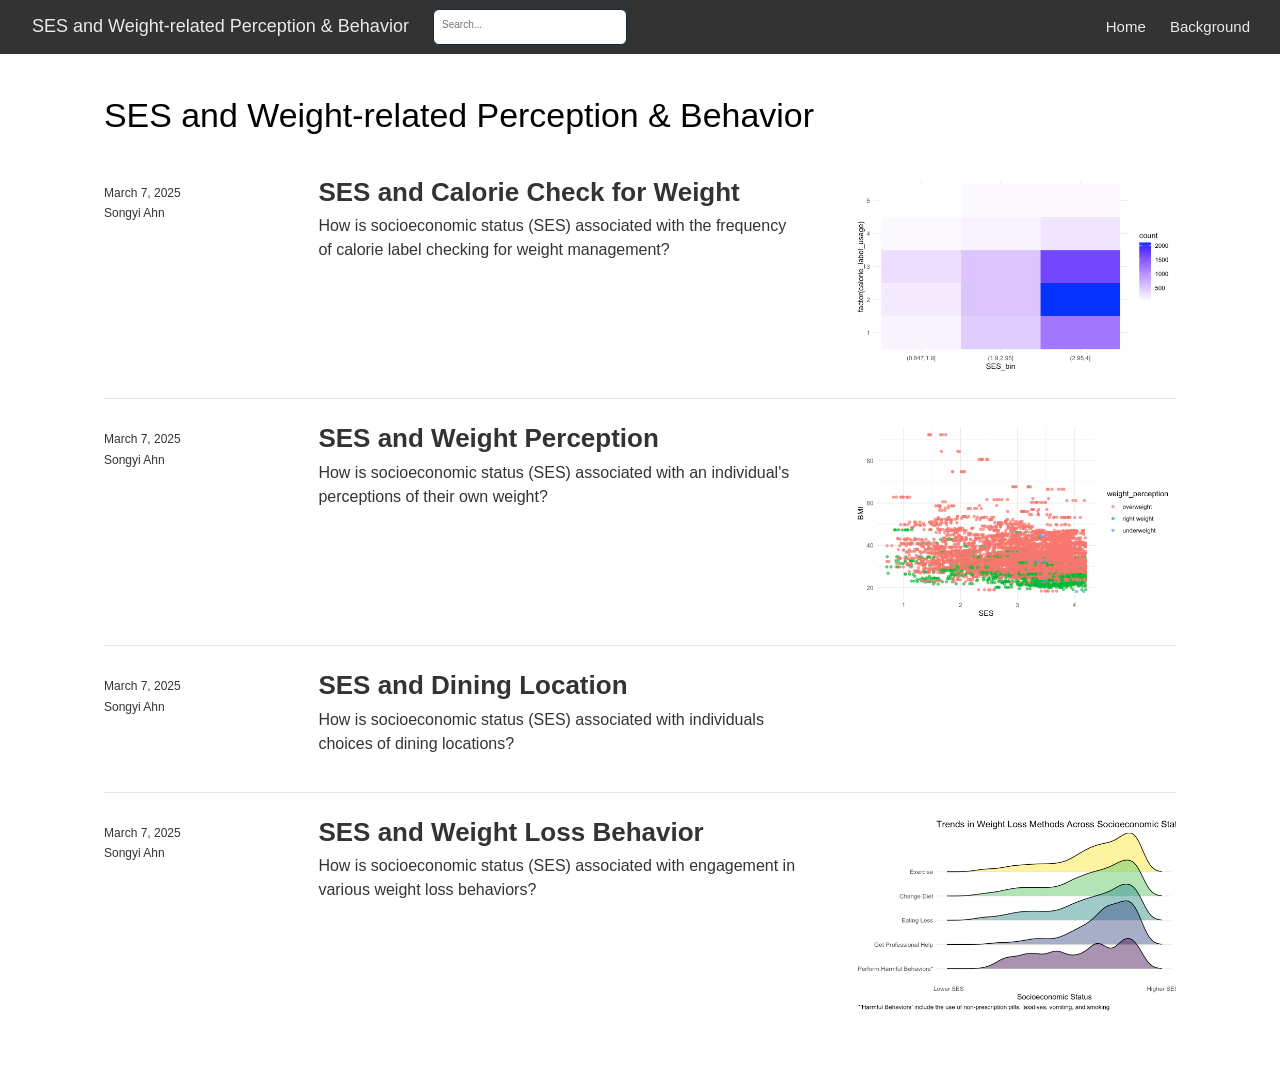
==== commit d4bac5c8: "thumbnail" ====
--- a/docs/index.html
+++ b/docs/index.html
@@ -2646,7 +2646,7 @@
 </div>
 </div>
 <div class="thumbnail">
-<img/>
+<img src="posts/2025-03-08-ses-and-weight-loss-behavior/ses-and-weight-loss-behavior_files/figure-html5/unnamed-chunk-5-1.png"/>
 </div>
 <div class="description">
 <h2>SES and Weight Loss Behavior</h2>
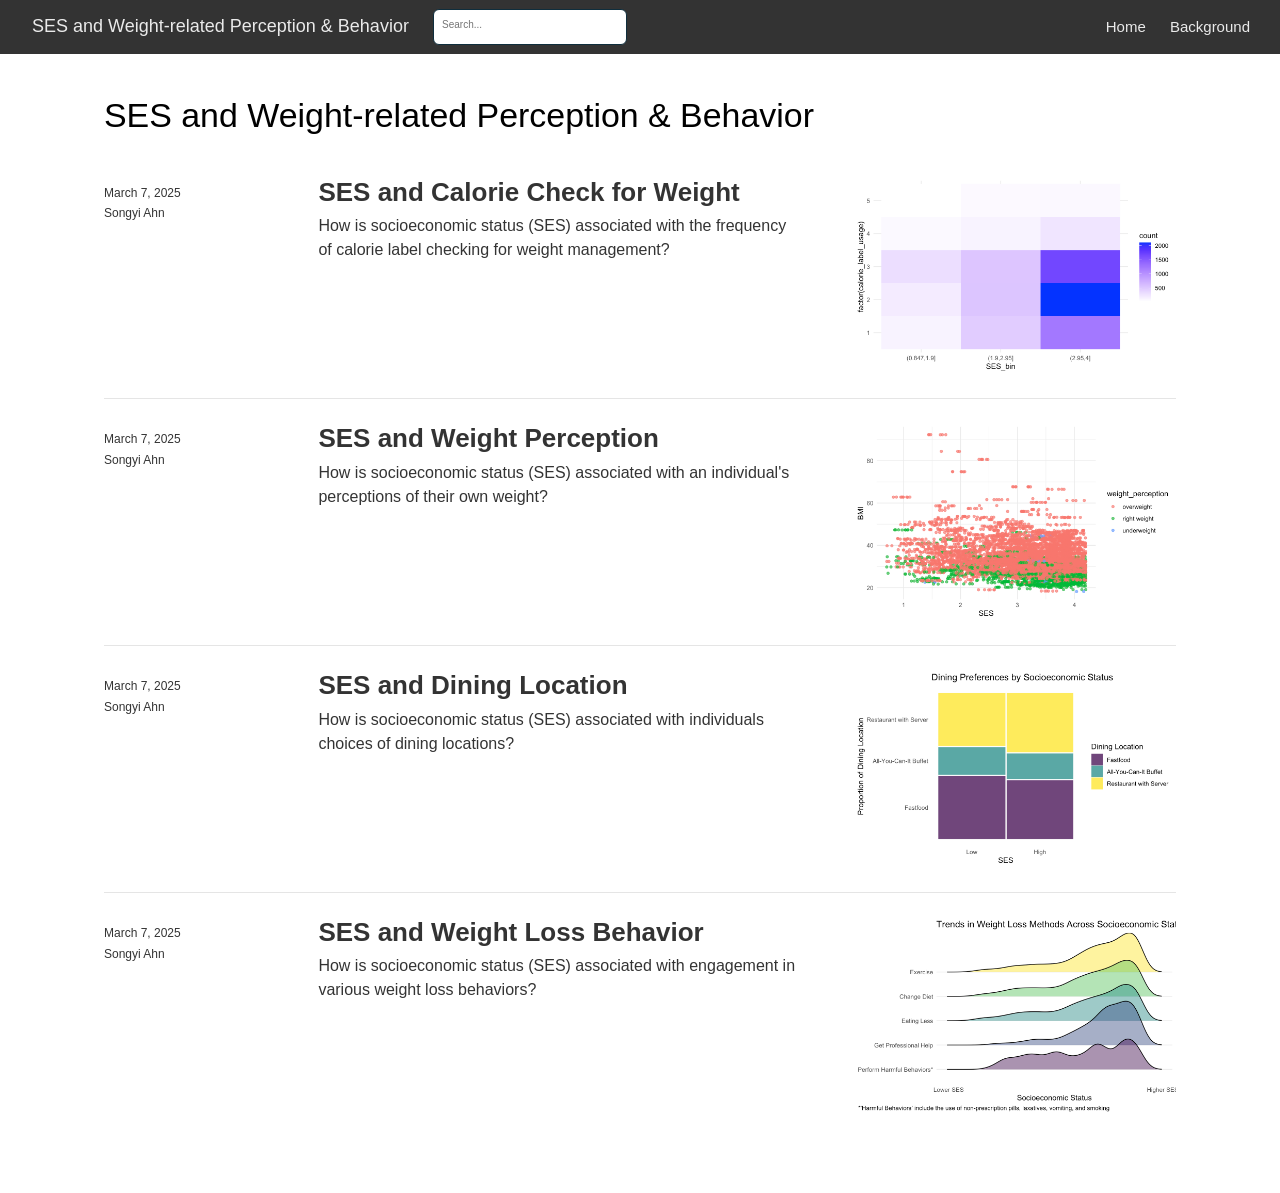
==== commit fefe45bb: "four" ====
--- a/docs/index.html
+++ b/docs/index.html
@@ -2629,7 +2629,7 @@
 </div>
 </div>
 <div class="thumbnail">
-<img/>
+<img src="posts/2025-03-08-ses-and-dining-location/ses-and-dining-location_files/figure-html5/unnamed-chunk-5-1.png"/>
 </div>
 <div class="description">
 <h2>SES and Dining Location</h2>
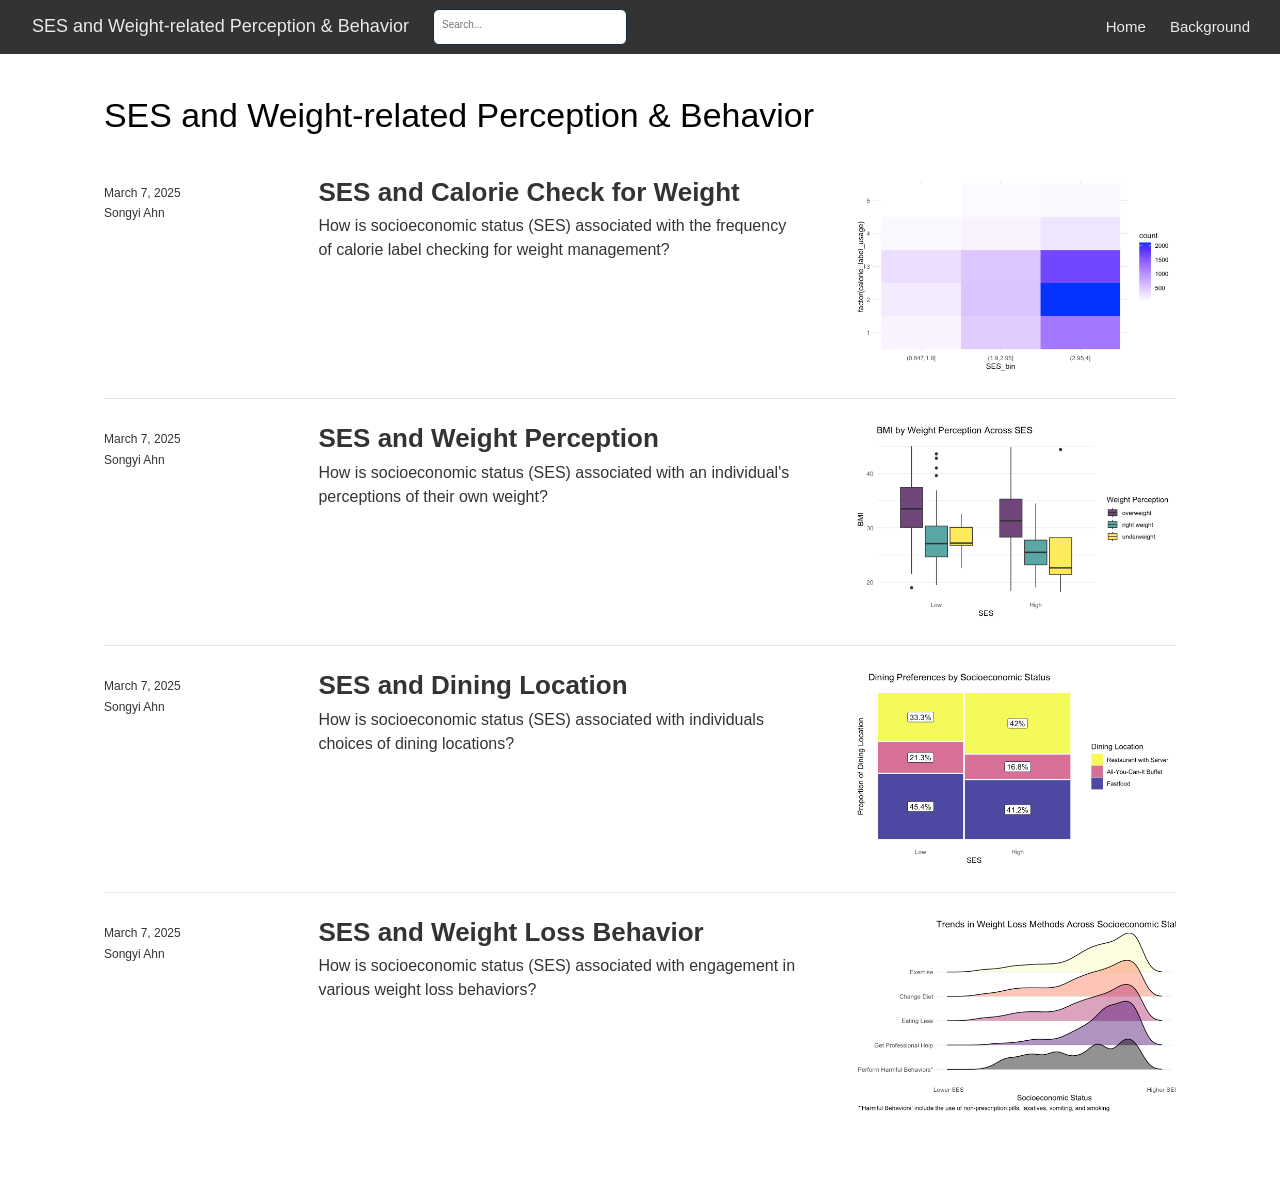
==== commit cded953e: "post1" ====
--- a/docs/index.html
+++ b/docs/index.html
@@ -2451,137 +2451,137 @@
 <!--radix_placeholder_site_before_body-->
 <!--/radix_placeholder_site_before_body-->
 <!--radix_placeholder_article_listing-->
-
-
-<script type="application/javascript">
-
-function init_posts_list() {
-
-  function load_image(img) {
-    var src = $(img).attr('data-src');
-    if (src) {
-      $(img).attr('src', src);
-      $(img).on("load", function() {
-        img.removeAttribute('data-src');
-      });
-    }
-  }
-
-  function set_posts_visible(posts, visible) {
-    if (visible) {
-
-      // show bottom border by default
-      $(posts).removeClass('post-preview-last');
-
-      // apply limits if need be
-      var max_posts = 25;
-      var apply_limits = $('.posts-container').hasClass('posts-apply-limit');
-      if (apply_limits && posts.length > max_posts) {
-        posts = $(posts).slice(0, max_posts);
-      } else {
-        $('.posts-more a').addClass('hidden');
-      }
-
-      // apply last style
-      $(posts.slice(-1)[0]).addClass('post-preview-last');
-
-      $(posts).removeClass('hidden');
-      $(posts).find('img[data-src]').each(function(i, img) {
-        load_image(img);
-      });
-    } else {
-      $(posts).addClass('hidden');
-    }
-  }
-
-  function apply_hash_filter() {
-
-    // clear active state
-    $('.categories .active').removeClass('active');
-
-    // mark all posts invisible to start
-    set_posts_visible($('.posts-list').children('a'), false);
-
-    // if we have a hash filter
-    if (window.location.hash && window.location.hash.startsWith("#category:")) {
-
-      // mark posts that match the category visible
-      var page_category = window.location.hash.replace(/^#category:/, "");
-      page_category = decodeURIComponent(page_category)
-      var posts = $('.post-metadata').map(function(idx, script) {
-        var metadata = $.parseJSON($(script).html());
-        var post = null;
-        $.each(metadata.categories, function(idx, category) {
-          category = category.replace(/ /g,"_");
-          if ((page_category || '').toLowerCase() === "articles" || category === page_category) {
-            post = $(script).parent().get();
-            return false;
-          }
-        });
-        return post;
-      });
-      set_posts_visible(posts, true);
-
-      // mark the hash active
-      $('.categories li>a[href="' + decodeURIComponent(window.location.hash) + '"]').addClass('active');
-
-      // update the list_caption
-      var list_caption = $('.posts-list-caption');
-      var caption = (page_category || '').toLowerCase() === "articles"
-        ? list_caption.attr('data-caption')
-        : ('Category: ' + page_category.replace(/_/g," "));
-      list_caption.text(caption);
-
-    } else {
-
-      // no hash filter, make all posts visible (subject to max display)
-      set_posts_visible($('.posts-list').children(), true);
-
-      // reset list caption
-      var list_caption = $('.posts-list-caption');
-      list_caption.text(list_caption.attr('data-caption'));
-
-
-    }
-  }
-
-  // more articles
-  function apply_post_limits(apply) {
-    if (apply) {
-      $('.posts-container').addClass('posts-apply-limit');
-      $('.posts-more a').removeClass('hidden');
-    } else {
-      $('.posts-container').removeClass('posts-apply-limit');
-      $('.posts-more a').addClass('hidden');
-    }
-  }
-
-  // click handling for tags
-  $('.dt-tag').click(function(ev) {
-    window.location.hash = '#category:' + $(this).text().replace(/ /g, "_");
-    return false;
-  })
-
-  // hash filter handling
-  apply_hash_filter();
-  $(window).on('hashchange',function() {
-    apply_post_limits(true);
-    apply_hash_filter();
-  });
-
-  // more articles link
-  $('.posts-more a').click(function(e) {
-    e.preventDefault();
-    apply_post_limits(false);
-    apply_hash_filter();
-    return false;
-  });
-
-}
-
-</script>
-
-
+
+
+<script type="application/javascript">
+
+function init_posts_list() {
+
+  function load_image(img) {
+    var src = $(img).attr('data-src');
+    if (src) {
+      $(img).attr('src', src);
+      $(img).on("load", function() {
+        img.removeAttribute('data-src');
+      });
+    }
+  }
+
+  function set_posts_visible(posts, visible) {
+    if (visible) {
+
+      // show bottom border by default
+      $(posts).removeClass('post-preview-last');
+
+      // apply limits if need be
+      var max_posts = 25;
+      var apply_limits = $('.posts-container').hasClass('posts-apply-limit');
+      if (apply_limits && posts.length > max_posts) {
+        posts = $(posts).slice(0, max_posts);
+      } else {
+        $('.posts-more a').addClass('hidden');
+      }
+
+      // apply last style
+      $(posts.slice(-1)[0]).addClass('post-preview-last');
+
+      $(posts).removeClass('hidden');
+      $(posts).find('img[data-src]').each(function(i, img) {
+        load_image(img);
+      });
+    } else {
+      $(posts).addClass('hidden');
+    }
+  }
+
+  function apply_hash_filter() {
+
+    // clear active state
+    $('.categories .active').removeClass('active');
+
+    // mark all posts invisible to start
+    set_posts_visible($('.posts-list').children('a'), false);
+
+    // if we have a hash filter
+    if (window.location.hash && window.location.hash.startsWith("#category:")) {
+
+      // mark posts that match the category visible
+      var page_category = window.location.hash.replace(/^#category:/, "");
+      page_category = decodeURIComponent(page_category)
+      var posts = $('.post-metadata').map(function(idx, script) {
+        var metadata = $.parseJSON($(script).html());
+        var post = null;
+        $.each(metadata.categories, function(idx, category) {
+          category = category.replace(/ /g,"_");
+          if ((page_category || '').toLowerCase() === "articles" || category === page_category) {
+            post = $(script).parent().get();
+            return false;
+          }
+        });
+        return post;
+      });
+      set_posts_visible(posts, true);
+
+      // mark the hash active
+      $('.categories li>a[href="' + decodeURIComponent(window.location.hash) + '"]').addClass('active');
+
+      // update the list_caption
+      var list_caption = $('.posts-list-caption');
+      var caption = (page_category || '').toLowerCase() === "articles"
+        ? list_caption.attr('data-caption')
+        : ('Category: ' + page_category.replace(/_/g," "));
+      list_caption.text(caption);
+
+    } else {
+
+      // no hash filter, make all posts visible (subject to max display)
+      set_posts_visible($('.posts-list').children(), true);
+
+      // reset list caption
+      var list_caption = $('.posts-list-caption');
+      list_caption.text(list_caption.attr('data-caption'));
+
+
+    }
+  }
+
+  // more articles
+  function apply_post_limits(apply) {
+    if (apply) {
+      $('.posts-container').addClass('posts-apply-limit');
+      $('.posts-more a').removeClass('hidden');
+    } else {
+      $('.posts-container').removeClass('posts-apply-limit');
+      $('.posts-more a').addClass('hidden');
+    }
+  }
+
+  // click handling for tags
+  $('.dt-tag').click(function(ev) {
+    window.location.hash = '#category:' + $(this).text().replace(/ /g, "_");
+    return false;
+  })
+
+  // hash filter handling
+  apply_hash_filter();
+  $(window).on('hashchange',function() {
+    apply_post_limits(true);
+    apply_hash_filter();
+  });
+
+  // more articles link
+  $('.posts-more a').click(function(e) {
+    e.preventDefault();
+    apply_post_limits(false);
+    apply_hash_filter();
+    return false;
+  });
+
+}
+
+</script>
+
+
 
 <div class="posts-container posts-apply-limit l-page">
 <div class="posts-list">
@@ -2612,7 +2612,7 @@
 </div>
 </div>
 <div class="thumbnail">
-<img src="posts/2025-03-07-ses-and-weight-perception/ses-and-weight-perception_files/figure-html5/unnamed-chunk-3-1.png"/>
+<img src="posts/2025-03-07-ses-and-weight-perception/ses-and-weight-perception_files/figure-html5/unnamed-chunk-5-1.png"/>
 </div>
 <div class="description">
 <h2>SES and Weight Perception</h2>
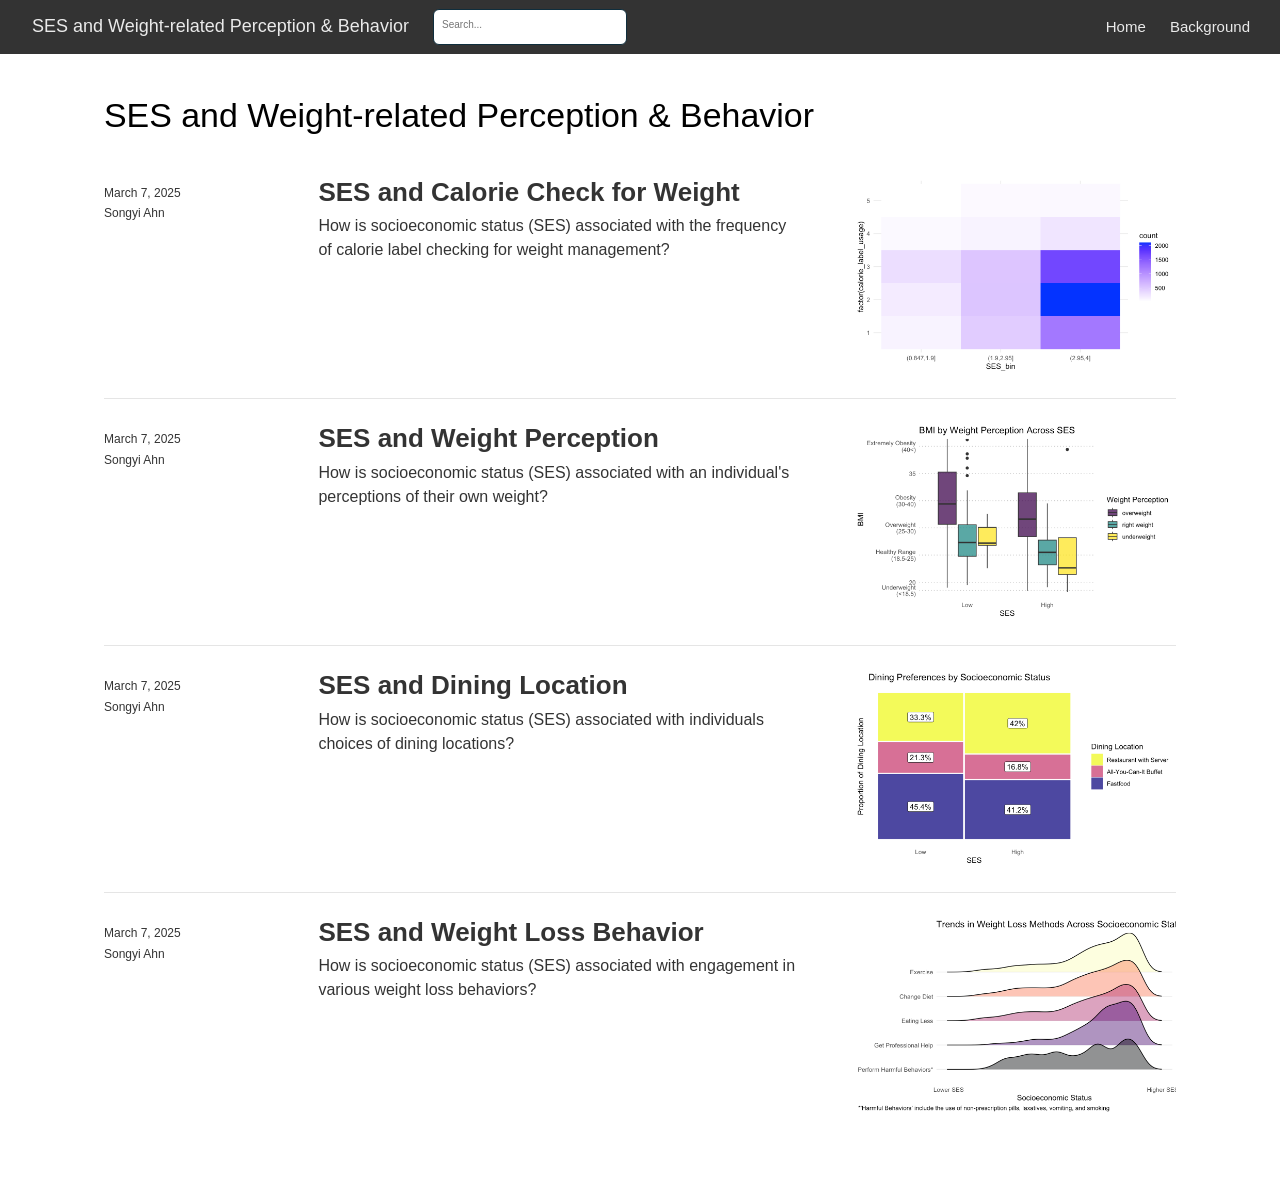
==== commit d6b9ee46: "label" ====
--- a/docs/index.html
+++ b/docs/index.html
@@ -2451,137 +2451,137 @@
 <!--radix_placeholder_site_before_body-->
 <!--/radix_placeholder_site_before_body-->
 <!--radix_placeholder_article_listing-->
-
-
-<script type="application/javascript">
-
-function init_posts_list() {
-
-  function load_image(img) {
-    var src = $(img).attr('data-src');
-    if (src) {
-      $(img).attr('src', src);
-      $(img).on("load", function() {
-        img.removeAttribute('data-src');
-      });
-    }
-  }
-
-  function set_posts_visible(posts, visible) {
-    if (visible) {
-
-      // show bottom border by default
-      $(posts).removeClass('post-preview-last');
-
-      // apply limits if need be
-      var max_posts = 25;
-      var apply_limits = $('.posts-container').hasClass('posts-apply-limit');
-      if (apply_limits && posts.length > max_posts) {
-        posts = $(posts).slice(0, max_posts);
-      } else {
-        $('.posts-more a').addClass('hidden');
-      }
-
-      // apply last style
-      $(posts.slice(-1)[0]).addClass('post-preview-last');
-
-      $(posts).removeClass('hidden');
-      $(posts).find('img[data-src]').each(function(i, img) {
-        load_image(img);
-      });
-    } else {
-      $(posts).addClass('hidden');
-    }
-  }
-
-  function apply_hash_filter() {
-
-    // clear active state
-    $('.categories .active').removeClass('active');
-
-    // mark all posts invisible to start
-    set_posts_visible($('.posts-list').children('a'), false);
-
-    // if we have a hash filter
-    if (window.location.hash && window.location.hash.startsWith("#category:")) {
-
-      // mark posts that match the category visible
-      var page_category = window.location.hash.replace(/^#category:/, "");
-      page_category = decodeURIComponent(page_category)
-      var posts = $('.post-metadata').map(function(idx, script) {
-        var metadata = $.parseJSON($(script).html());
-        var post = null;
-        $.each(metadata.categories, function(idx, category) {
-          category = category.replace(/ /g,"_");
-          if ((page_category || '').toLowerCase() === "articles" || category === page_category) {
-            post = $(script).parent().get();
-            return false;
-          }
-        });
-        return post;
-      });
-      set_posts_visible(posts, true);
-
-      // mark the hash active
-      $('.categories li>a[href="' + decodeURIComponent(window.location.hash) + '"]').addClass('active');
-
-      // update the list_caption
-      var list_caption = $('.posts-list-caption');
-      var caption = (page_category || '').toLowerCase() === "articles"
-        ? list_caption.attr('data-caption')
-        : ('Category: ' + page_category.replace(/_/g," "));
-      list_caption.text(caption);
-
-    } else {
-
-      // no hash filter, make all posts visible (subject to max display)
-      set_posts_visible($('.posts-list').children(), true);
-
-      // reset list caption
-      var list_caption = $('.posts-list-caption');
-      list_caption.text(list_caption.attr('data-caption'));
-
-
-    }
-  }
-
-  // more articles
-  function apply_post_limits(apply) {
-    if (apply) {
-      $('.posts-container').addClass('posts-apply-limit');
-      $('.posts-more a').removeClass('hidden');
-    } else {
-      $('.posts-container').removeClass('posts-apply-limit');
-      $('.posts-more a').addClass('hidden');
-    }
-  }
-
-  // click handling for tags
-  $('.dt-tag').click(function(ev) {
-    window.location.hash = '#category:' + $(this).text().replace(/ /g, "_");
-    return false;
-  })
-
-  // hash filter handling
-  apply_hash_filter();
-  $(window).on('hashchange',function() {
-    apply_post_limits(true);
-    apply_hash_filter();
-  });
-
-  // more articles link
-  $('.posts-more a').click(function(e) {
-    e.preventDefault();
-    apply_post_limits(false);
-    apply_hash_filter();
-    return false;
-  });
-
-}
-
-</script>
-
-
+
+
+<script type="application/javascript">
+
+function init_posts_list() {
+
+  function load_image(img) {
+    var src = $(img).attr('data-src');
+    if (src) {
+      $(img).attr('src', src);
+      $(img).on("load", function() {
+        img.removeAttribute('data-src');
+      });
+    }
+  }
+
+  function set_posts_visible(posts, visible) {
+    if (visible) {
+
+      // show bottom border by default
+      $(posts).removeClass('post-preview-last');
+
+      // apply limits if need be
+      var max_posts = 25;
+      var apply_limits = $('.posts-container').hasClass('posts-apply-limit');
+      if (apply_limits && posts.length > max_posts) {
+        posts = $(posts).slice(0, max_posts);
+      } else {
+        $('.posts-more a').addClass('hidden');
+      }
+
+      // apply last style
+      $(posts.slice(-1)[0]).addClass('post-preview-last');
+
+      $(posts).removeClass('hidden');
+      $(posts).find('img[data-src]').each(function(i, img) {
+        load_image(img);
+      });
+    } else {
+      $(posts).addClass('hidden');
+    }
+  }
+
+  function apply_hash_filter() {
+
+    // clear active state
+    $('.categories .active').removeClass('active');
+
+    // mark all posts invisible to start
+    set_posts_visible($('.posts-list').children('a'), false);
+
+    // if we have a hash filter
+    if (window.location.hash && window.location.hash.startsWith("#category:")) {
+
+      // mark posts that match the category visible
+      var page_category = window.location.hash.replace(/^#category:/, "");
+      page_category = decodeURIComponent(page_category)
+      var posts = $('.post-metadata').map(function(idx, script) {
+        var metadata = $.parseJSON($(script).html());
+        var post = null;
+        $.each(metadata.categories, function(idx, category) {
+          category = category.replace(/ /g,"_");
+          if ((page_category || '').toLowerCase() === "articles" || category === page_category) {
+            post = $(script).parent().get();
+            return false;
+          }
+        });
+        return post;
+      });
+      set_posts_visible(posts, true);
+
+      // mark the hash active
+      $('.categories li>a[href="' + decodeURIComponent(window.location.hash) + '"]').addClass('active');
+
+      // update the list_caption
+      var list_caption = $('.posts-list-caption');
+      var caption = (page_category || '').toLowerCase() === "articles"
+        ? list_caption.attr('data-caption')
+        : ('Category: ' + page_category.replace(/_/g," "));
+      list_caption.text(caption);
+
+    } else {
+
+      // no hash filter, make all posts visible (subject to max display)
+      set_posts_visible($('.posts-list').children(), true);
+
+      // reset list caption
+      var list_caption = $('.posts-list-caption');
+      list_caption.text(list_caption.attr('data-caption'));
+
+
+    }
+  }
+
+  // more articles
+  function apply_post_limits(apply) {
+    if (apply) {
+      $('.posts-container').addClass('posts-apply-limit');
+      $('.posts-more a').removeClass('hidden');
+    } else {
+      $('.posts-container').removeClass('posts-apply-limit');
+      $('.posts-more a').addClass('hidden');
+    }
+  }
+
+  // click handling for tags
+  $('.dt-tag').click(function(ev) {
+    window.location.hash = '#category:' + $(this).text().replace(/ /g, "_");
+    return false;
+  })
+
+  // hash filter handling
+  apply_hash_filter();
+  $(window).on('hashchange',function() {
+    apply_post_limits(true);
+    apply_hash_filter();
+  });
+
+  // more articles link
+  $('.posts-more a').click(function(e) {
+    e.preventDefault();
+    apply_post_limits(false);
+    apply_hash_filter();
+    return false;
+  });
+
+}
+
+</script>
+
+
 
 <div class="posts-container posts-apply-limit l-page">
 <div class="posts-list">
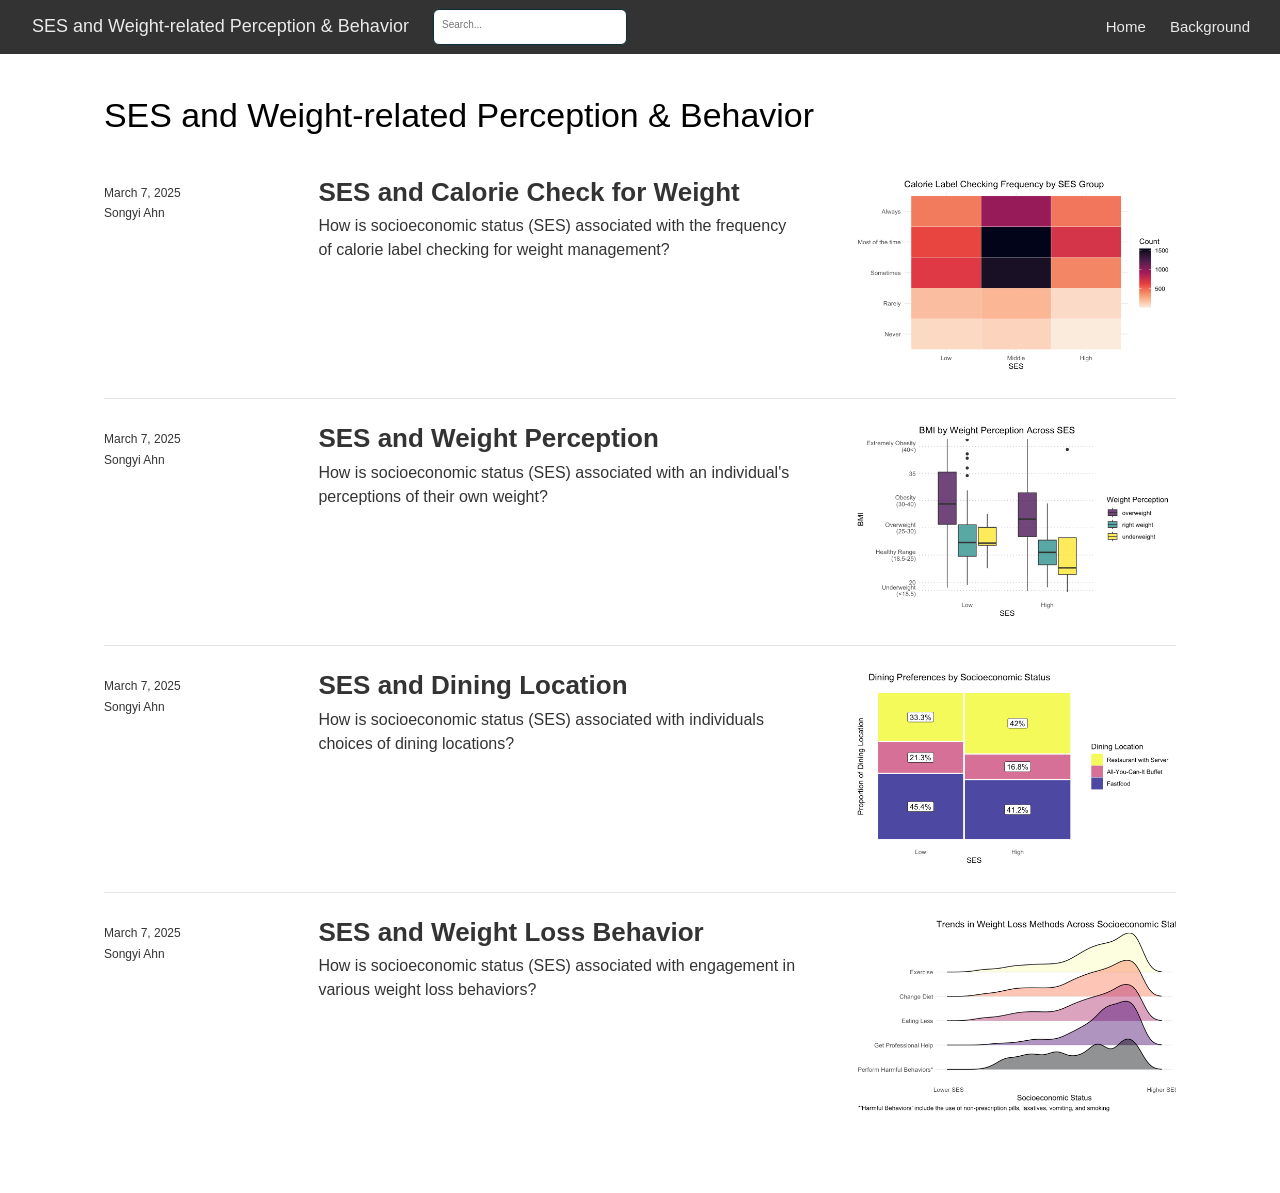
==== commit 536c4fa6: "plot2" ====
--- a/docs/index.html
+++ b/docs/index.html
@@ -2595,7 +2595,7 @@
 </div>
 </div>
 <div class="thumbnail">
-<img src="posts/2025-03-07-ses-and-calorie-check-for-weight/ses-and-calorie-check-for-weight_files/figure-html5/unnamed-chunk-3-1.png"/>
+<img src="posts/2025-03-07-ses-and-calorie-check-for-weight/ses-and-calorie-check-for-weight_files/figure-html5/unnamed-chunk-5-1.png"/>
 </div>
 <div class="description">
 <h2>SES and Calorie Check for Weight</h2>
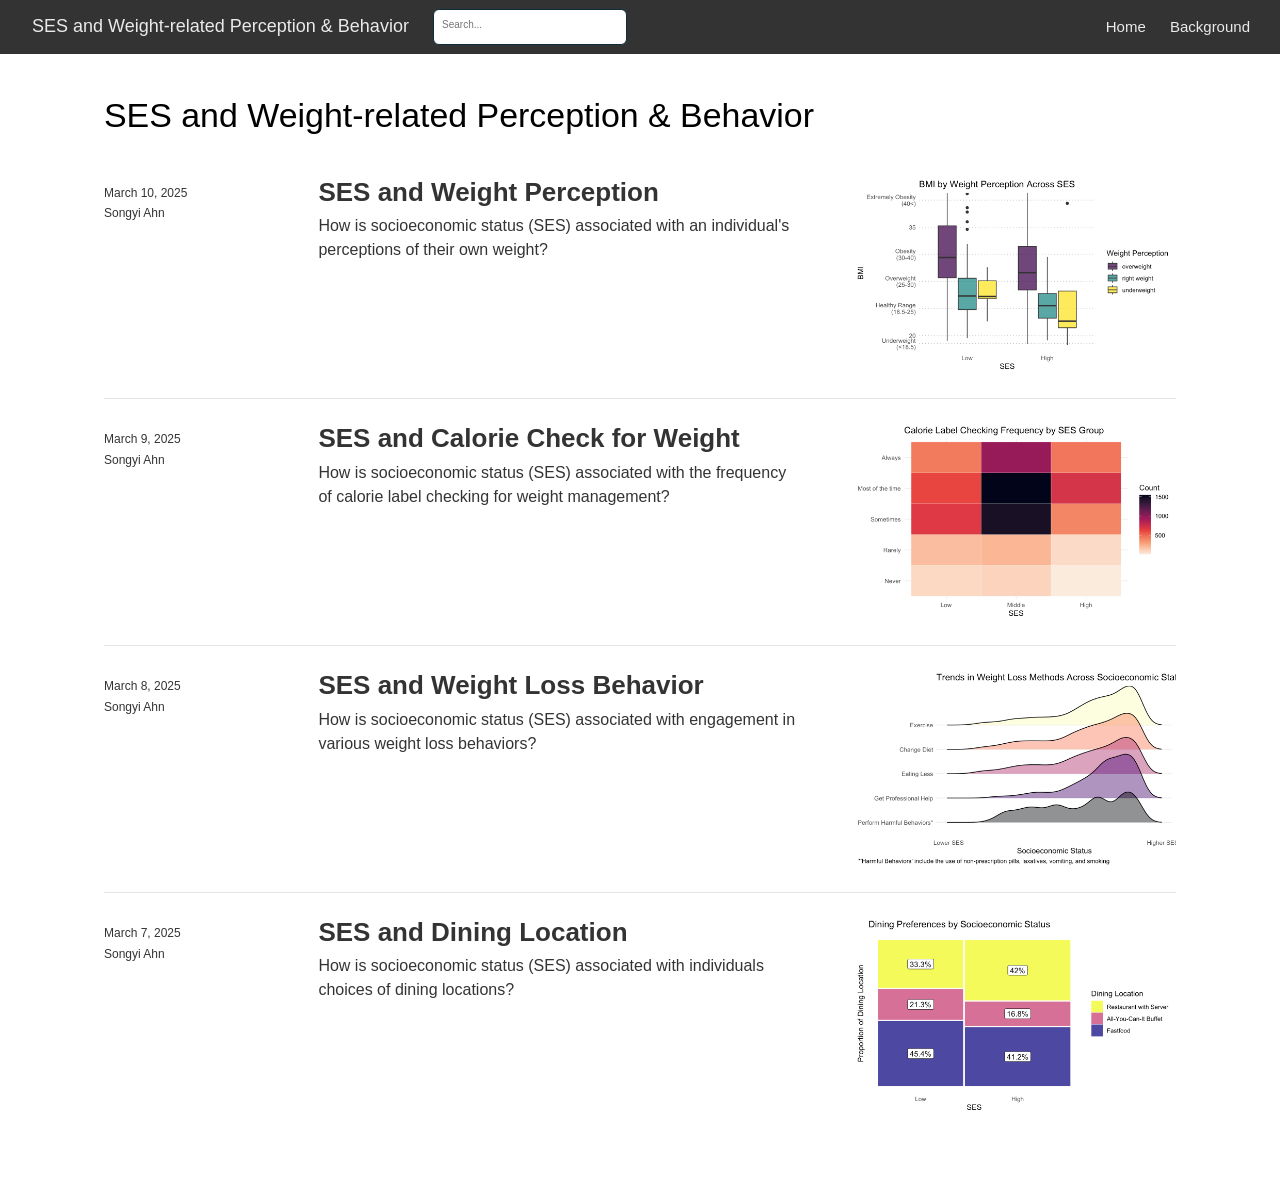
==== commit dc46f8ce: "data change" ====
--- a/docs/index.html
+++ b/docs/index.html
@@ -2586,10 +2586,27 @@
 <div class="posts-container posts-apply-limit l-page">
 <div class="posts-list">
 <h1 class="posts-list-caption" data-caption="SES and Weight-related Perception &amp; Behavior">SES and Weight-related Perception &amp; Behavior</h1>
+<a href="posts/2025-03-07-ses-and-weight-perception/" class="post-preview">
+<script class="post-metadata" type="text/json">{"categories":[]}</script>
+<div class="metadata">
+<div class="publishedDate">March 10, 2025</div>
+<div class="dt-authors">
+<div class="dt-author">Songyi Ahn</div>
+</div>
+</div>
+<div class="thumbnail">
+<img src="posts/2025-03-07-ses-and-weight-perception/ses-and-weight-perception_files/figure-html5/unnamed-chunk-5-1.png"/>
+</div>
+<div class="description">
+<h2>SES and Weight Perception</h2>
+<div class="dt-tags"></div>
+<p>How is socioeconomic status (SES) associated with an individual's perceptions of their own weight?</p>
+</div>
+</a>
 <a href="posts/2025-03-07-ses-and-calorie-check-for-weight/" class="post-preview">
 <script class="post-metadata" type="text/json">{"categories":[]}</script>
 <div class="metadata">
-<div class="publishedDate">March 7, 2025</div>
+<div class="publishedDate">March 9, 2025</div>
 <div class="dt-authors">
 <div class="dt-author">Songyi Ahn</div>
 </div>
@@ -2603,21 +2620,21 @@
 <p>How is socioeconomic status (SES) associated with the frequency of calorie label checking for weight management?</p>
 </div>
 </a>
-<a href="posts/2025-03-07-ses-and-weight-perception/" class="post-preview">
+<a href="posts/2025-03-08-ses-and-weight-loss-behavior/" class="post-preview">
 <script class="post-metadata" type="text/json">{"categories":[]}</script>
 <div class="metadata">
-<div class="publishedDate">March 7, 2025</div>
+<div class="publishedDate">March 8, 2025</div>
 <div class="dt-authors">
 <div class="dt-author">Songyi Ahn</div>
 </div>
 </div>
 <div class="thumbnail">
-<img src="posts/2025-03-07-ses-and-weight-perception/ses-and-weight-perception_files/figure-html5/unnamed-chunk-5-1.png"/>
+<img src="posts/2025-03-08-ses-and-weight-loss-behavior/ses-and-weight-loss-behavior_files/figure-html5/unnamed-chunk-5-1.png"/>
 </div>
 <div class="description">
-<h2>SES and Weight Perception</h2>
+<h2>SES and Weight Loss Behavior</h2>
 <div class="dt-tags"></div>
-<p>How is socioeconomic status (SES) associated with an individual's perceptions of their own weight?</p>
+<p>How is socioeconomic status (SES) associated with engagement in various weight loss behaviors?</p>
 </div>
 </a>
 <a href="posts/2025-03-08-ses-and-dining-location/" class="post-preview">
@@ -2637,23 +2654,6 @@
 <p>How is socioeconomic status (SES) associated with individuals choices of dining locations?</p>
 </div>
 </a>
-<a href="posts/2025-03-08-ses-and-weight-loss-behavior/" class="post-preview">
-<script class="post-metadata" type="text/json">{"categories":[]}</script>
-<div class="metadata">
-<div class="publishedDate">March 7, 2025</div>
-<div class="dt-authors">
-<div class="dt-author">Songyi Ahn</div>
-</div>
-</div>
-<div class="thumbnail">
-<img src="posts/2025-03-08-ses-and-weight-loss-behavior/ses-and-weight-loss-behavior_files/figure-html5/unnamed-chunk-5-1.png"/>
-</div>
-<div class="description">
-<h2>SES and Weight Loss Behavior</h2>
-<div class="dt-tags"></div>
-<p>How is socioeconomic status (SES) associated with engagement in various weight loss behaviors?</p>
-</div>
-</a>
 </div>
 <div class="posts-more">
 <a href="#">More articles &raquo;</a>
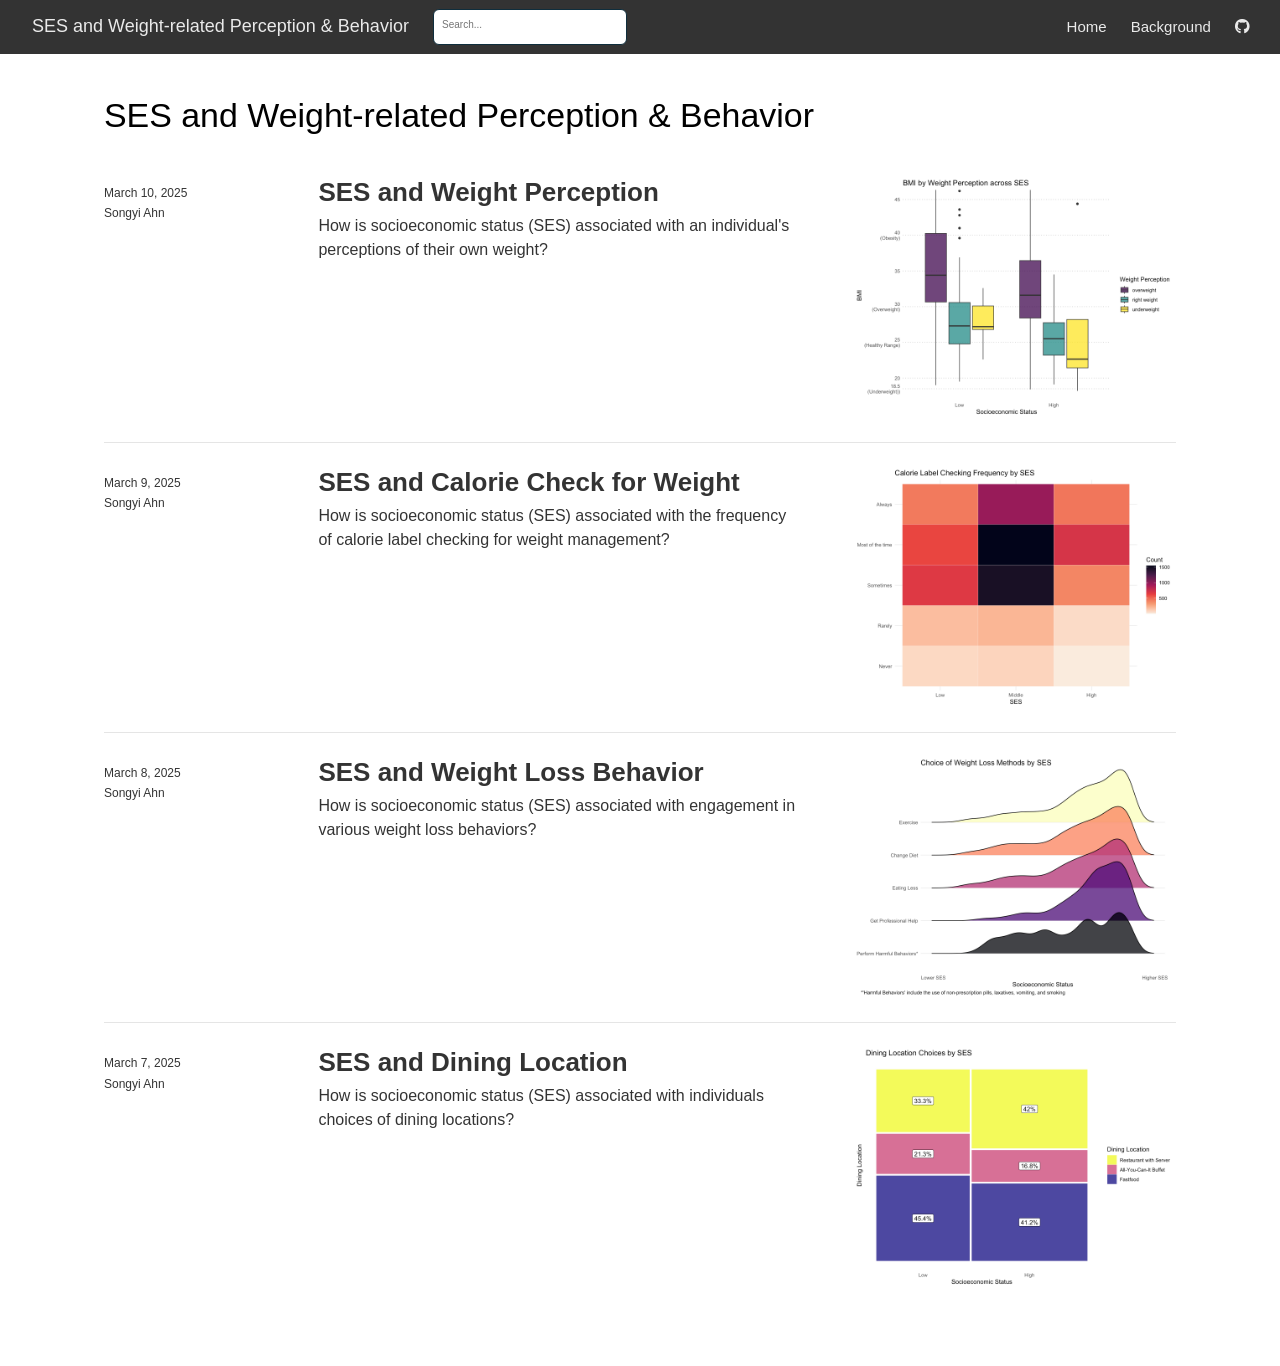
==== commit 76e33673: "about" ====
--- a/docs/index.html
+++ b/docs/index.html
@@ -2443,6 +2443,9 @@
 <div class="nav-right">
 <a href="index.html">Home</a>
 <a href="about.html">Background</a>
+<a href="https://github.com/songyiahn">
+<i class="fa fa-github" aria-hidden="true"></i>
+</a>
 <a href="javascript:void(0);" class="nav-toggle">&#9776;</a>
 </div>
 </nav>
